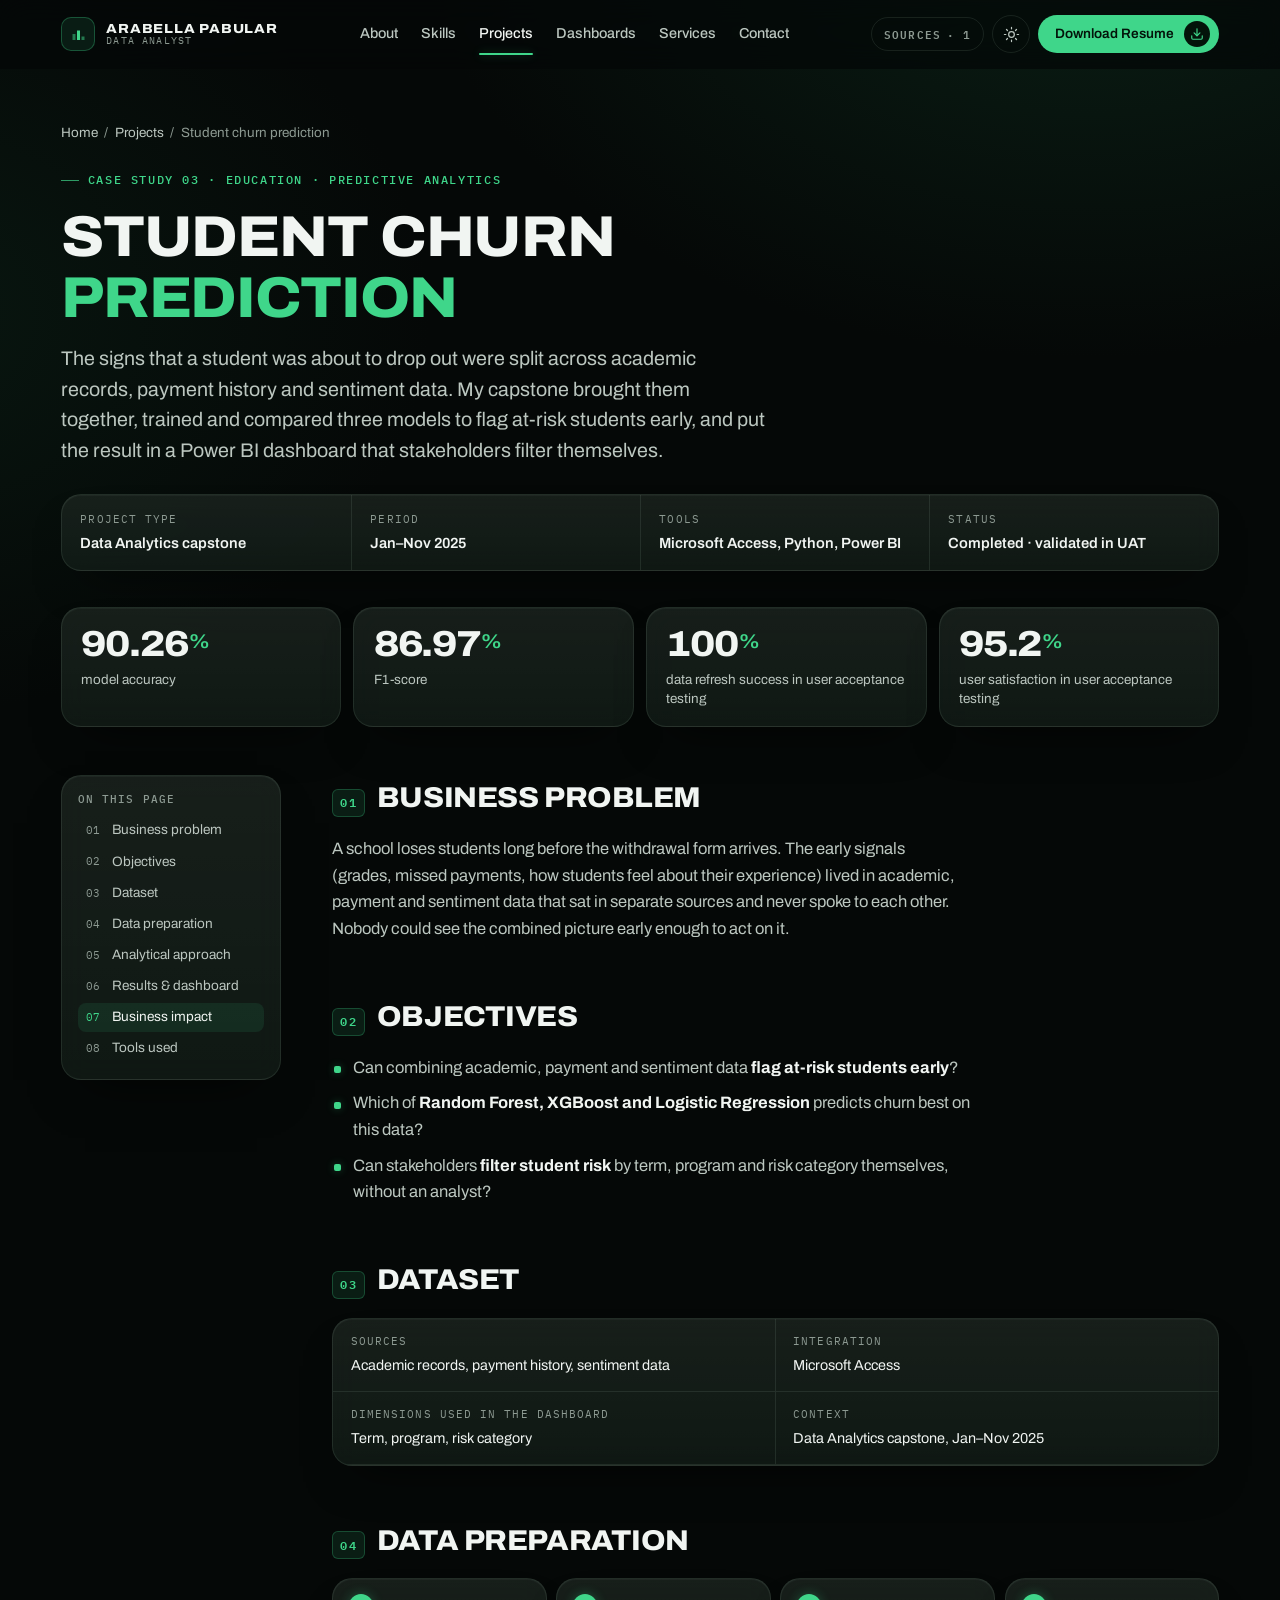
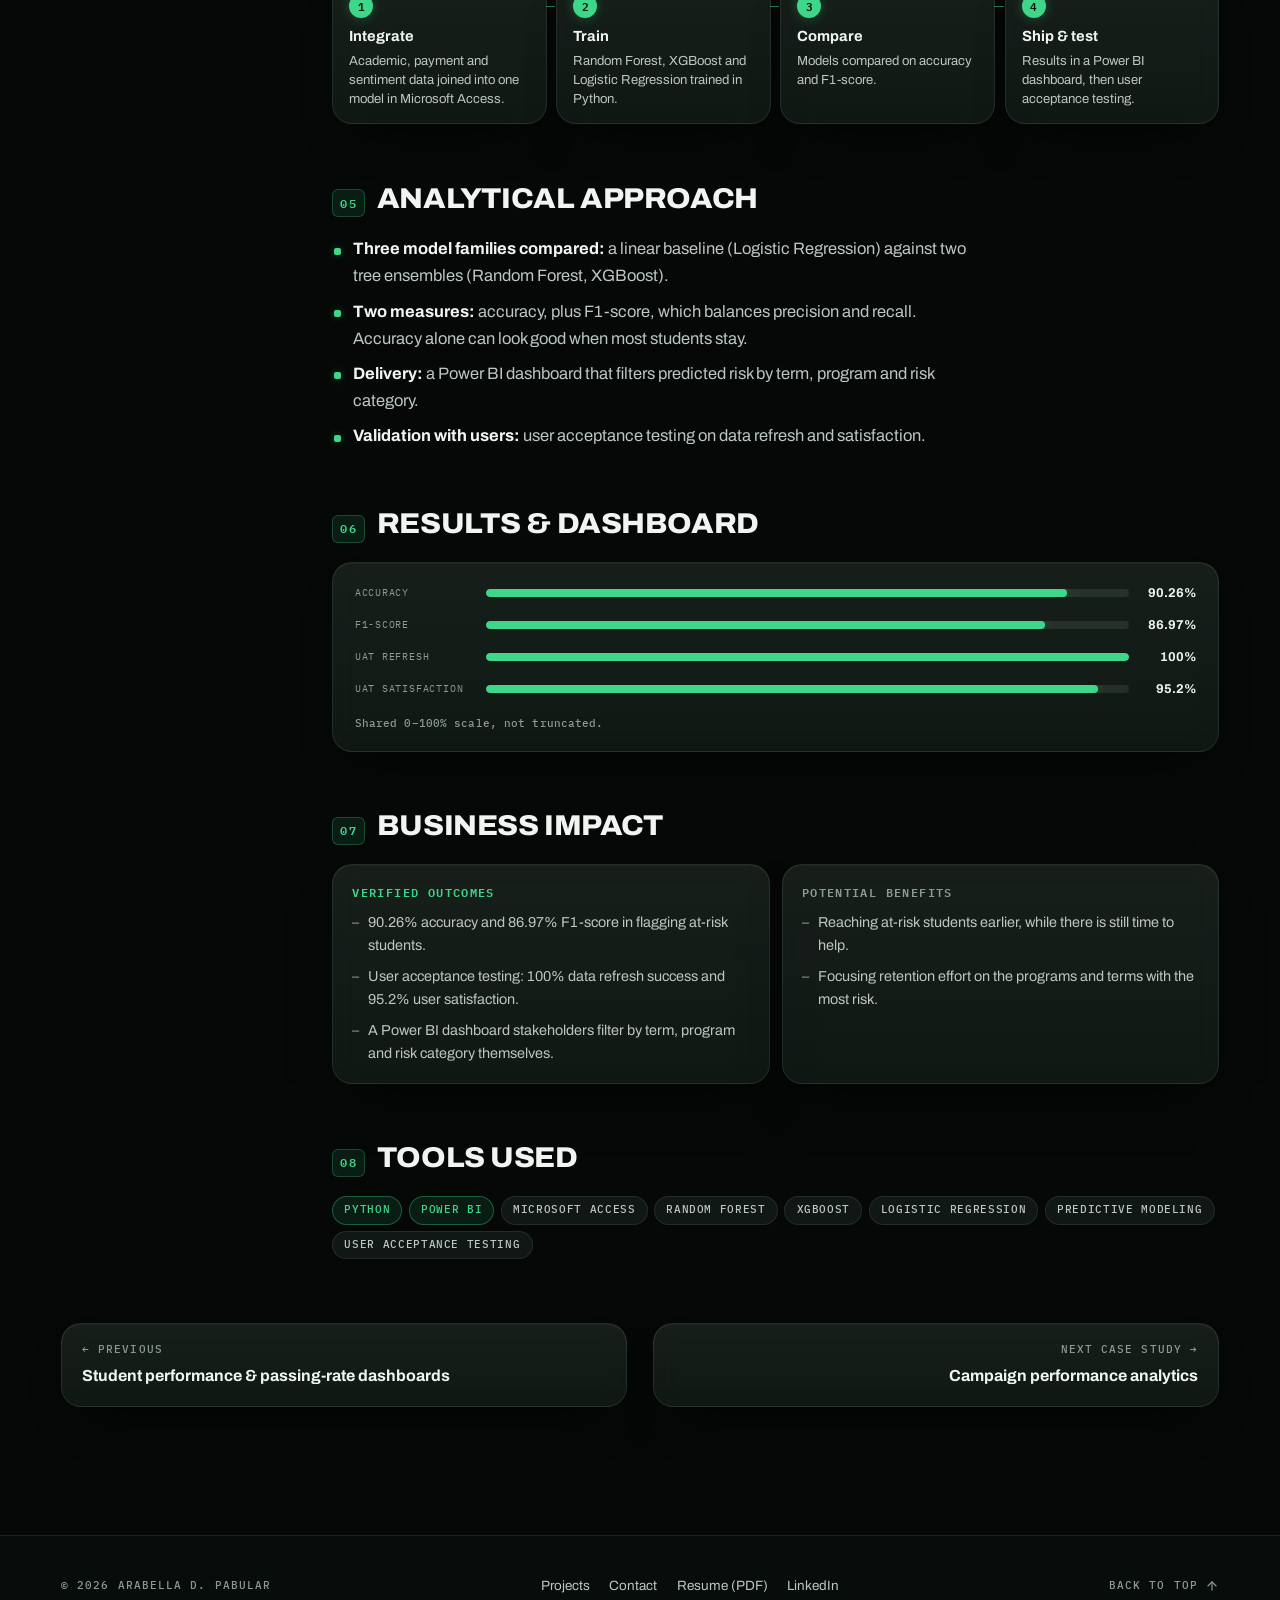
==== projects/student-churn-prediction.html @ d6c1ddae "General update" ====
<!doctype html>
<html lang="en">
<head>
<meta charset="utf-8">
<meta name="viewport" content="width=device-width,initial-scale=1">
<title>Student Churn Prediction — Case Study · Arabella D. Pabular</title>
<meta name="description" content="Case study: integrating academic, payment and sentiment data in Microsoft Access, comparing Random Forest, XGBoost and Logistic Regression in Python, and shipping a Power BI risk dashboard. 90.26% accuracy, 86.97% F1.">
<meta name="color-scheme" content="dark light">
<meta name="theme-color" content="#050807">
<link rel="canonical" href="https://aetherbella.github.io/projects/student-churn-prediction.html">
<meta property="og:type" content="article">
<meta property="og:title" content="Student Churn Prediction — Case Study">
<meta property="og:description" content="90.26% accuracy, 86.97% F1-score, 100% UAT refresh success and 95.2% user satisfaction.">
<meta property="og:image" content="https://aetherbella.github.io/assets/img/og.png">
<script>!function(){try{var d=document.documentElement;d.classList.add("js");var t=localStorage.getItem("apab-theme");("dark"===t||"light"===t)&&d.setAttribute("data-theme",t);"on"===localStorage.getItem("apab-sources")&&d.classList.add("sources-on")}catch(e){}}()</script>
<link rel="preconnect" href="https://fonts.googleapis.com">
<link rel="preconnect" href="https://fonts.gstatic.com" crossorigin>
<link rel="stylesheet" href="https://fonts.googleapis.com/css2?family=Archivo:wdth,wght@62..125,400..900&family=IBM+Plex+Mono:wght@400;500;600&display=swap">
<link rel="stylesheet" href="../assets/css/site.css">
<link rel="icon" href="../assets/img/favicon.svg" type="image/svg+xml">
<link rel="apple-touch-icon" href="../assets/img/icon-180.png">
</head>
<body>
<a class="skip" href="#main">Skip to content</a>
<svg width="0" height="0" style="position:absolute" aria-hidden="true" focusable="false"><defs>
  <g id="i-sun"><circle cx="12" cy="12" r="4"/><path d="M12 2v2M12 20v2M4.93 4.93l1.41 1.41M17.66 17.66l1.41 1.41M2 12h2M20 12h2M6.34 17.66l-1.41 1.41M19.07 4.93l-1.41 1.41"/></g>
  <g id="i-moon"><path d="M12 3a6 6 0 0 0 9 9 9 9 0 1 1-9-9Z"/></g>
  <g id="i-menu"><path d="M4 6h16M4 12h16M4 18h16"/></g>
  <g id="i-close"><path d="M18 6 6 18M6 6l12 12"/></g>
  <g id="i-download"><path d="M12 15V3"/><path d="M21 15v4a2 2 0 0 1-2 2H5a2 2 0 0 1-2-2v-4"/><path d="m7 10 5 5 5-5"/></g>
  <g id="i-upright"><path d="M7 17 17 7"/><path d="M7 7h10v10"/></g>
  <g id="i-up"><path d="M12 19V5"/><path d="m5 12 7-7 7 7"/></g>
  <g id="i-info"><circle cx="12" cy="12" r="10"/><path d="M12 16v-4M12 8h.01"/></g>
  <g id="i-play"><path d="M5 3.5v17l14-8.5z"/></g>
  <g id="i-image"><rect width="18" height="18" x="3" y="3" rx="2"/><circle cx="9" cy="9" r="2"/><path d="m21 15-3.086-3.086a2 2 0 0 0-2.828 0L6 21"/></g>
</defs></svg>
<div class="progress" id="progress" aria-hidden="true"></div>

<div class="page">
<header class="nav" id="nav">
  <div class="shell nav-inner">
    <a class="brand" href="../index.html">
      <span class="brand-mark" aria-hidden="true"><svg width="16" height="16" viewBox="0 0 16 16" fill="none"><rect x="2.5" y="8" width="3" height="6" fill="currentColor" opacity="0.5"/><rect x="7" y="4.5" width="3" height="9.5" fill="currentColor"/><rect x="11.5" y="10.5" width="3" height="3.5" fill="currentColor" opacity="0.5"/></svg></span>
      <span class="brand-name"><b>Arabella Pabular</b><span>Data Analyst</span></span>
      <span class="vh">, home</span>
    </a>
    <nav class="nav-links" id="navlinks" aria-label="Site">
      <a href="../index.html#about">About</a>
      <a href="../index.html#skills">Skills</a>
      <a href="../index.html#projects" aria-current="page">Projects</a>
      <a href="../index.html#dashboards">Dashboards</a>
      <a href="../index.html#services">Services</a>
      <a href="../index.html#contact">Contact</a>
      <span class="nav-ind" id="navind" aria-hidden="true"></span>
    </nav>
    <div class="nav-tools">
      <button class="pill" id="sources" type="button" aria-pressed="false" title="Show where every figure on this page comes from">Sources<span class="n" id="sources-n"></span></button>
      <button class="icon-btn" id="theme" type="button" aria-label="Switch to light theme"><svg width="17" height="17" viewBox="0 0 24 24" fill="none" stroke="currentColor" stroke-width="1.75" stroke-linecap="round" stroke-linejoin="round" aria-hidden="true"><use href="#i-sun" id="theme-icon"/></svg></button>
      <a class="btn btn-primary btn--sm" href="../assets/docs/Arabella-Pabular-Data-Analyst-Resume.pdf" download><span><span class="cv-long">Download </span>Resume</span><span class="ico" aria-hidden="true"><svg width="14" height="14" viewBox="0 0 24 24" fill="none" stroke="currentColor" stroke-width="2" stroke-linecap="round" stroke-linejoin="round"><use href="#i-download"/></svg></span></a>
      <button class="icon-btn nav-toggle" id="navtoggle" type="button" aria-expanded="false" aria-controls="navlinks" aria-label="Open menu"><svg width="18" height="18" viewBox="0 0 24 24" fill="none" stroke="currentColor" stroke-width="1.75" stroke-linecap="round" stroke-linejoin="round" aria-hidden="true"><use href="#i-menu" id="navtoggle-icon"/></svg></button>
    </div>
  </div>
</header>

<main id="main" tabindex="-1">
<section class="cs-hero">
    <div class="shell">
      <nav class="crumbs" aria-label="Breadcrumb"><a href="../index.html">Home</a><span aria-hidden="true">/</span><a href="../index.html#projects">Projects</a><span aria-hidden="true">/</span><span aria-current="page">Student churn prediction</span></nav>
      <p class="eyebrow" style="margin-top:1.4rem">Case study 03 · Education · Predictive analytics</p>
      <h1 class="s-title">Student churn <span class="accent">prediction</span></h1>
      <p class="lede">The signs that a student was about to drop out were split across academic records, payment history and sentiment data. My capstone brought them together, trained and compared three models to flag at-risk students early, and put the result in a Power BI dashboard that stakeholders filter themselves.</p>
      <dl class="cs-meta glass">
        <div><dt>Project type</dt><dd>Data Analytics capstone</dd></div>
        <div><dt>Period</dt><dd>Jan–Nov 2025</dd></div>
        <div><dt>Tools</dt><dd>Microsoft Access, Python, Power BI</dd></div>
        <div><dt>Status</dt><dd>Completed · validated in UAT</dd></div>
      </dl>
    </div>
  </section>

  <section class="shell" aria-label="Key figures">
    <div class="kpis">
      <div class="kpi glass"><span class="num">90.26<span class="u">%</span></span><span class="lab">model accuracy</span></div>
      <div class="kpi glass"><span class="num">86.97<span class="u">%</span></span><span class="lab">F1-score</span></div>
      <div class="kpi glass"><span class="num">100<span class="u">%</span></span><span class="lab">data refresh success in user acceptance testing</span></div>
      <div class="kpi glass"><span class="num">95.2<span class="u">%</span></span><span class="lab">user satisfaction in user acceptance testing</span></div>
    </div>
    <p class="cite"><span><span class="in">Resume · Projects: Student Churn Prediction, "Result".</span></span></p>
  </section>

  <div class="shell cs-layout">
    <aside class="cs-toc glass" aria-label="On this page">
      <p class="micro">On this page</p>
      <ol>
        <li><a href="#problem" data-k="01">Business problem</a></li>
        <li><a href="#objectives" data-k="02">Objectives</a></li>
        <li><a href="#dataset" data-k="03">Dataset</a></li>
        <li><a href="#preparation" data-k="04">Data preparation</a></li>
        <li><a href="#approach" data-k="05">Analytical approach</a></li>
        <li><a href="#dashboard" data-k="06">Results &amp; dashboard</a></li>
        <li><a href="#impact" data-k="07">Business impact</a></li>
        <li><a href="#tools" data-k="08">Tools used</a></li>
      </ol>
    </aside>

    <div class="cs-content">
      <section class="cs-section" id="problem" data-reveal>
        <h2><span class="k">01</span>Business problem</h2>
        <p>A school loses students long before the withdrawal form arrives. The early signals (grades, missed payments, how students feel about their experience) lived in academic, payment and sentiment data that sat in separate sources and never spoke to each other. Nobody could see the combined picture early enough to act on it.</p>
      </section>

      <section class="cs-section" id="objectives" data-reveal>
        <h2><span class="k">02</span>Objectives</h2>
        <ul class="cs-list">
          <li>Can combining academic, payment and sentiment data <b>flag at-risk students early</b>?</li>
          <li>Which of <b>Random Forest, XGBoost and Logistic Regression</b> predicts churn best on this data?</li>
          <li>Can stakeholders <b>filter student risk</b> by term, program and risk category themselves, without an analyst?</li>
        </ul>
      </section>

      <section class="cs-section" id="dataset" data-reveal>
        <h2><span class="k">03</span>Dataset</h2>
        <dl class="facts glass">
          <div><dt>Sources</dt><dd>Academic records, payment history, sentiment data</dd></div>
          <div><dt>Integration</dt><dd>Microsoft Access</dd></div>
          <div><dt>Dimensions used in the dashboard</dt><dd>Term, program, risk category</dd></div>
          <div><dt>Context</dt><dd>Data Analytics capstone, Jan–Nov 2025</dd></div>
        </dl>
      </section>

      <section class="cs-section" id="preparation" data-reveal>
        <h2><span class="k">04</span>Data preparation</h2>
        <ol class="flow" style="--n:4">
          <li class="glass"><b>Integrate</b><span>Academic, payment and sentiment data joined into one model in Microsoft Access.</span></li>
          <li class="glass"><b>Train</b><span>Random Forest, XGBoost and Logistic Regression trained in Python.</span></li>
          <li class="glass"><b>Compare</b><span>Models compared on accuracy and F1-score.</span></li>
          <li class="glass"><b>Ship &amp; test</b><span>Results in a Power BI dashboard, then user acceptance testing.</span></li>
        </ol>
      </section>

      <section class="cs-section" id="approach" data-reveal>
        <h2><span class="k">05</span>Analytical approach</h2>
        <ul class="cs-list">
          <li><b>Three model families compared:</b> a linear baseline (Logistic Regression) against two tree ensembles (Random Forest, XGBoost).</li>
          <li><b>Two measures:</b> accuracy, plus F1-score, which balances precision and recall. Accuracy alone can look good when most students stay.</li>
          <li><b>Delivery:</b> a Power BI dashboard that filters predicted risk by term, program and risk category.</li>
          <li><b>Validation with users:</b> user acceptance testing on data refresh and satisfaction.</li>
        </ul>
      </section>

      <section class="cs-section" id="dashboard" data-reveal>
        <h2><span class="k">06</span>Results &amp; dashboard</h2>
        <figure class="glass" style="padding:1.25rem 1.35rem">
          <div class="gen-bars" style="width:100%" role="img" aria-label="Four measures on a shared 0 to 100 percent scale: accuracy 90.26 percent, F1-score 86.97 percent, UAT refresh success 100 percent, UAT satisfaction 95.2 percent.">
            <div><span>Accuracy</span><i style="--v:90.26%"></i><b>90.26%</b></div>
            <div><span>F1-score</span><i style="--v:86.97%"></i><b>86.97%</b></div>
            <div><span>UAT refresh</span><i style="--v:100%"></i><b>100%</b></div>
            <div><span>UAT satisfaction</span><i style="--v:95.2%"></i><b>95.2%</b></div>
          </div>
          <figcaption class="micro" style="margin-top:1rem;text-transform:none;letter-spacing:.01em">Shared 0–100% scale, not truncated.</figcaption>
        </figure>
        <figure class="slot slot--optional" data-state="empty" data-slot="case-3-dashboard">
          <button class="slot-shot" type="button" hidden><img alt="The churn prediction dashboard, showing student risk filtered by term, program and category." hidden></button>
          <div class="slot-inner"><span class="slot-file vh"><code>../assets/img/case-3-dashboard.png</code></span></div>
          <figcaption>Power BI · student risk filtered by term, program and risk category. Click to enlarge.</figcaption>
        </figure>
      </section>

      <section class="cs-section" id="impact" data-reveal>
        <h2><span class="k">07</span>Business impact</h2>
        <div class="verified">
          <div class="glass is-verified">
            <h3>Verified outcomes</h3>
            <ul>
              <li>90.26% accuracy and 86.97% F1-score in flagging at-risk students.</li>
              <li>User acceptance testing: 100% data refresh success and 95.2% user satisfaction.</li>
              <li>A Power BI dashboard stakeholders filter by term, program and risk category themselves.</li>
            </ul>
          </div>
          <div class="glass is-potential">
            <h3>Potential benefits</h3>
            <ul>
              <li>Reaching at-risk students earlier, while there is still time to help.</li>
              <li>Focusing retention effort on the programs and terms with the most risk.</li>
            </ul>
          </div>
        </div>
      </section>

      <section class="cs-section" id="tools" data-reveal>
        <h2><span class="k">08</span>Tools used</h2>
        <ul class="tags"><li class="chip chip--accent">Python</li><li class="chip chip--accent">Power BI</li><li class="chip">Microsoft Access</li><li class="chip">Random Forest</li><li class="chip">XGBoost</li><li class="chip">Logistic Regression</li><li class="chip">Predictive modeling</li><li class="chip">User acceptance testing</li></ul>
      </section>
    </div>
  </div>

  <nav class="shell cs-pager" aria-label="More case studies">
    <a class="glass" href="student-performance-dashboards.html"><span class="micro">← Previous</span><b>Student performance &amp; passing-rate dashboards</b></a>
    <a class="glass" href="campaign-performance-analytics.html"><span class="micro">Next case study →</span><b>Campaign performance analytics</b></a>
  </nav>
</main>

<footer class="foot">
  <div class="shell foot-inner">
    <p class="micro">© 2026 Arabella D. Pabular</p>
    <nav class="foot-links" aria-label="Footer">
      <a href="../index.html#projects">Projects</a>
      <a href="../index.html#contact">Contact</a>
      <a href="../assets/docs/Arabella-Pabular-Data-Analyst-Resume.pdf" download>Resume (PDF)</a>
      <a href="https://www.linkedin.com/in/arabella-pabular-204942289" target="_blank" rel="noopener">LinkedIn</a>
    </nav>
    <a class="to-top" href="#main"><span class="micro">Back to top</span><svg width="14" height="14" viewBox="0 0 24 24" fill="none" stroke="currentColor" stroke-width="2" stroke-linecap="round" stroke-linejoin="round" aria-hidden="true"><use href="#i-up"/></svg></a>
  </div>
</footer>
</div>
<div class="lightbox" id="lightbox" hidden role="dialog" aria-modal="true" aria-label="Enlarged image">
  <button class="lightbox-close" id="lightbox-close" type="button" aria-label="Close image"><svg width="18" height="18" viewBox="0 0 24 24" fill="none" stroke="currentColor" stroke-width="1.75" stroke-linecap="round" stroke-linejoin="round" aria-hidden="true"><use href="#i-close"/></svg></button>
  <figure><img id="lightbox-img" alt=""><figcaption id="lightbox-cap" class="micro"></figcaption></figure>
</div>
<p class="vh" id="copy-status" role="status" aria-live="polite"></p>
<script src="../assets/js/site.js" defer></script>
</body>
</html>
---- assets/css/site.css ----
/* ==========================================================================
   Arabella D. Pabular · Data Analyst portfolio
   Shared stylesheet for the homepage and every case-study page.

   Contents
   1.  Tokens (dark default, light override)
   2.  Base and utilities
   3.  Layout and section headings
   4.  Buttons, pills, chips
   5.  Navigation
   6.  Hero and portrait composition
   7.  Headline figures
   8.  About, timeline, certifications
   9.  Skills
   10. Analytical process
   11. Services
   12. Project cards
   13. Dashboard embeds and screenshots
   14. Contact and footer
   15. Sources (citations), lightbox, progress
   16. Case-study pages
   17. Motion, responsive, print
   ========================================================================== */

/* 1. Tokens ---------------------------------------------------------------- */
:root {
  --bg: #050807;
  --bg-2: #09100d;
  --forest: #0d2a1c;
  --surface: rgba(17, 27, 22, 0.74);
  --surface-2: rgba(25, 37, 31, 0.8);
  --surface-solid: #0f1814;
  --line: rgba(190, 232, 208, 0.1);
  --line-strong: rgba(190, 232, 208, 0.2);
  --ink: #f1f5f2;
  --ink-2: #bcc7c0;
  --ink-3: #8d9a92;
  --accent: #3fd68a;
  --accent-2: #2bb673;
  --accent-ink: #03140a;
  --accent-wash: rgba(63, 214, 138, 0.1);
  --glow: rgba(63, 214, 138, 0.32);
  --focus: #8ff2bf;
  --select-bg: rgba(63, 214, 138, 0.28);
  --shadow: 0 1px 0 rgba(255, 255, 255, 0.04) inset, 0 24px 48px -24px rgba(0, 0, 0, 0.7);
  --glass-hi: linear-gradient(180deg, rgba(255, 255, 255, 0.04), rgba(255, 255, 255, 0.008));

  --sans: "Archivo", "Archivo Fallback", "Helvetica Neue", Arial, sans-serif;
  --mono: "IBM Plex Mono", ui-monospace, "Cascadia Mono", Menlo, Consolas, monospace;

  --fs-hero: clamp(2.5rem, 1.2rem + 5.2vw, 5rem);
  --fs-h1: clamp(1.9rem, 1.3rem + 2.4vw, 3.1rem);
  --fs-h2: clamp(1.35rem, 1.15rem + 0.8vw, 1.85rem);
  --fs-h3: clamp(1.06rem, 1.01rem + 0.25vw, 1.22rem);
  --fs-lede: clamp(1.05rem, 0.99rem + 0.3vw, 1.25rem);
  --fs-body: clamp(0.95rem, 0.92rem + 0.14vw, 1.0625rem);
  --fs-small: 0.84rem;
  --fs-micro: 0.68rem;

  --r: 10px;
  --r-lg: 20px;
  --gap: clamp(1rem, 2vw, 1.75rem);
  --pad-x: clamp(1rem, 3.2vw, 2.75rem);
  --nav-h: 68px;
  color-scheme: dark;
}

:root[data-theme="light"] {
  --bg: #eef2ef;
  --bg-2: #e6ece8;
  --forest: #d4e8dc;
  --surface: rgba(255, 255, 255, 0.78);
  --surface-2: rgba(255, 255, 255, 0.92);
  --surface-solid: #ffffff;
  --line: rgba(13, 42, 28, 0.12);
  --line-strong: rgba(13, 42, 28, 0.22);
  --ink: #0b1811;
  --ink-2: #33453b;
  --ink-3: #55665c;
  --accent: #0b7a47;
  --accent-2: #0a6a3e;
  --accent-ink: #ffffff;
  --accent-wash: rgba(11, 122, 71, 0.09);
  --glow: rgba(11, 122, 71, 0.18);
  --focus: #075a33;
  --select-bg: rgba(11, 122, 71, 0.2);
  --shadow: 0 1px 0 rgba(255, 255, 255, 0.6) inset, 0 18px 40px -24px rgba(13, 42, 28, 0.35);
  --glass-hi: linear-gradient(180deg, rgba(255, 255, 255, 0.5), rgba(255, 255, 255, 0));
  color-scheme: light;
}

@font-face { font-family: "Archivo Fallback"; src: local("Arial"), local("Helvetica Neue"); size-adjust: 97%; ascent-override: 92%; descent-override: 24%; }

/* 2. Base and utilities ---------------------------------------------------- */
*, *::before, *::after { box-sizing: border-box; }
[hidden] { display: none !important; }
html { -webkit-text-size-adjust: 100%; text-size-adjust: 100%; scroll-behavior: smooth; }
body {
  margin: 0;
  min-height: 100vh;
  background:
    radial-gradient(60rem 40rem at 85% -10%, color-mix(in oklab, var(--forest) 70%, transparent), transparent 70%),
    radial-gradient(50rem 36rem at -10% 35%, color-mix(in oklab, var(--forest) 45%, transparent), transparent 70%),
    var(--bg);
  background-attachment: fixed;
  color: var(--ink-2);
  font-family: var(--sans);
  font-size: var(--fs-body);
  line-height: 1.62;
  -webkit-font-smoothing: antialiased;
  text-rendering: optimizeLegibility;
  overflow-x: clip;
}
::selection { background: var(--select-bg); color: var(--ink); }
img, svg { max-width: 100%; }
img { height: auto; }
h1, h2, h3, h4, p, ul, ol, dl, dd, figure, table, blockquote { margin: 0; }
ul, ol { padding: 0; list-style: none; }
a { color: inherit; }
button { font: inherit; color: inherit; background: none; border: 0; cursor: pointer; }
:where(a, button, input, select, textarea, summary, [tabindex]):focus-visible {
  outline: 2px solid var(--focus);
  outline-offset: 3px;
  border-radius: 4px;
}
.vh { position: absolute; width: 1px; height: 1px; padding: 0; margin: -1px; overflow: hidden; clip-path: inset(50%); white-space: nowrap; border: 0; }
.skip { position: absolute; left: 12px; top: -60px; z-index: 80; background: var(--accent); color: var(--accent-ink); padding: 10px 16px; border-radius: var(--r); font-weight: 600; transition: top 140ms ease; }
.skip:focus { top: 12px; }
.mono { font-family: var(--mono); font-size: 0.72rem; font-weight: 500; letter-spacing: 0.12em; text-transform: uppercase; line-height: 1.4; }
.micro { font-family: var(--mono); font-size: var(--fs-micro); font-weight: 500; letter-spacing: 0.1em; text-transform: uppercase; color: var(--ink-3); line-height: 1.45; }
.num { font-variant-numeric: tabular-nums lining-nums; font-stretch: 112%; font-weight: 800; letter-spacing: -0.03em; color: var(--ink); }
.num .u { font-size: 0.55em; font-weight: 700; color: var(--accent); vertical-align: 0.42em; margin-left: 0.04em; letter-spacing: 0; }
.lede { font-size: var(--fs-lede); line-height: 1.55; color: var(--ink-2); max-width: 54ch; }
.accent { color: var(--accent); }
.prose { max-width: 66ch; }
.prose p + p { margin-top: 1em; }
.prose b, .prose strong { color: var(--ink); }

.glass {
  background: var(--glass-hi), var(--surface);
  border: 1px solid var(--line);
  border-radius: var(--r-lg);
  box-shadow: var(--shadow);
  -webkit-backdrop-filter: blur(14px) saturate(1.1);
  backdrop-filter: blur(14px) saturate(1.1);
}

/* 3. Layout and section headings ------------------------------------------- */
.shell { width: 100%; max-width: 1240px; margin-inline: auto; padding-inline: var(--pad-x); }
.section { padding-block: clamp(3.5rem, 8vw, 6.5rem); position: relative; }
:where(section, article, footer)[id] { scroll-margin-top: calc(var(--nav-h) + 16px); }

.s-head { display: grid; gap: 0.8rem; margin-bottom: clamp(1.75rem, 4vw, 3rem); max-width: 760px; }
.s-head--center { margin-inline: auto; text-align: center; justify-items: center; }
.s-head--row { max-width: none; grid-template-columns: minmax(0, 1fr) auto; align-items: end; }
.s-head--row > .s-head { margin-bottom: 0; }
.eyebrow {
  display: inline-flex; align-items: center; gap: 0.55rem;
  font-family: var(--mono); font-size: 0.72rem; font-weight: 500; letter-spacing: 0.14em; text-transform: uppercase;
  color: var(--accent);
}
.eyebrow::before { content: ""; width: 18px; height: 1px; background: currentColor; opacity: 0.7; }
.s-head--center .eyebrow::after { content: ""; width: 18px; height: 1px; background: currentColor; opacity: 0.7; }
.s-title {
  font-size: var(--fs-h1); font-weight: 800; font-stretch: 108%;
  line-height: 1.06; letter-spacing: -0.02em; text-transform: uppercase;
  color: var(--ink); text-wrap: balance;
}
.s-title .accent { color: var(--accent); }
.s-stand { color: var(--ink-2); max-width: 60ch; }
.s-aside { color: var(--ink-3); text-decoration: none; display: inline-flex; align-items: center; gap: 0.4rem; min-height: 44px; }
.s-aside:hover { color: var(--ink); }

/* 4. Buttons, pills, chips -------------------------------------------------- */
.btn {
  display: inline-flex; align-items: center; justify-content: center; gap: 0.6rem;
  min-height: 46px; padding: 0 0.5rem 0 1.25rem;
  border-radius: 999px; border: 1px solid transparent;
  font-weight: 600; font-size: 0.95rem; text-decoration: none; white-space: nowrap;
  transition: transform 160ms ease, box-shadow 200ms ease, border-color 160ms ease, background-color 160ms ease;
}
.btn .ico {
  display: grid; place-items: center; width: 32px; height: 32px; border-radius: 50%;
  transition: transform 200ms ease;
}
.btn:hover { transform: translateY(-1px); }
.btn:hover .ico { transform: rotate(45deg); }
.btn-primary { background: var(--accent); color: var(--accent-ink); box-shadow: 0 0 0 0 var(--glow); }
.btn-primary .ico { background: var(--accent-ink); color: var(--accent); }
.btn-primary:hover { box-shadow: 0 8px 28px -6px var(--glow); }
.btn-ghost { border-color: var(--line-strong); color: var(--ink); background: color-mix(in oklab, var(--surface) 60%, transparent); }
.btn-ghost .ico { background: var(--accent-wash); color: var(--accent); }
.btn-ghost:hover { border-color: var(--accent); }
.btn--plain { padding: 0 1.25rem; }
.btn--sm { min-height: 38px; font-size: 0.85rem; padding-left: 1rem; }
.btn--sm .ico { width: 26px; height: 26px; }

.pill {
  display: inline-flex; align-items: center; gap: 0.4rem; height: 34px; padding: 0 0.75rem; white-space: nowrap;
  border: 1px solid var(--line); border-radius: 999px; color: var(--ink-3);
  font-family: var(--mono); font-size: var(--fs-micro); font-weight: 600; letter-spacing: 0.1em; text-transform: uppercase;
  transition: border-color 160ms ease, color 160ms ease, background-color 160ms ease;
}
.pill:hover { border-color: var(--accent); color: var(--ink); }
.pill[aria-pressed="true"] { background: var(--accent); border-color: var(--accent); color: var(--accent-ink); }
.pill .n { font-variant-numeric: tabular-nums; }

.icon-btn {
  width: 38px; height: 38px; display: grid; place-items: center; border-radius: 50%;
  border: 1px solid var(--line); color: var(--ink-2);
  transition: border-color 160ms ease, color 160ms ease;
}
.icon-btn:hover { border-color: var(--accent); color: var(--ink); }

.chips, .tags { display: flex; flex-wrap: wrap; gap: 0.4rem; }
.chip {
  display: inline-flex; align-items: center; gap: 0.35rem;
  border: 1px solid var(--line); border-radius: 999px; padding: 0.28rem 0.7rem;
  font-family: var(--mono); font-size: var(--fs-micro); font-weight: 500; letter-spacing: 0.06em; text-transform: uppercase;
  color: var(--ink-2); background: color-mix(in oklab, var(--surface-2) 70%, transparent);
}
.chip--accent { color: var(--accent); border-color: color-mix(in oklab, var(--accent) 35%, transparent); background: var(--accent-wash); }
.badge {
  display: inline-flex; align-items: center; gap: 0.4rem;
  font-family: var(--mono); font-size: var(--fs-micro); font-weight: 600; letter-spacing: 0.1em; text-transform: uppercase;
  padding: 0.3rem 0.65rem; border-radius: 999px;
  background: rgba(5, 8, 7, 0.72); color: #e9f2ec; border: 1px solid rgba(255, 255, 255, 0.12);
  -webkit-backdrop-filter: blur(8px); backdrop-filter: blur(8px);
}
.badge::before { content: ""; width: 6px; height: 6px; border-radius: 50%; background: #3fd68a; box-shadow: 0 0 8px #3fd68a; }
.badge--practice::before { background: #a7b3ac; box-shadow: none; }

/* 5. Navigation ------------------------------------------------------------ */
.nav {
  position: sticky; top: 0; z-index: 40;
  background: color-mix(in oklab, var(--bg) 72%, transparent);
  -webkit-backdrop-filter: blur(14px) saturate(1.2); backdrop-filter: blur(14px) saturate(1.2);
  border-bottom: 1px solid transparent;
  transition: border-color 180ms ease, background-color 180ms ease;
}
.nav[data-stuck="true"] { border-bottom-color: var(--line); }
.nav-inner { display: flex; align-items: center; justify-content: space-between; gap: var(--gap); min-height: var(--nav-h); }
.brand { display: flex; align-items: center; gap: 0.7rem; text-decoration: none; min-height: 44px; }
.brand-mark {
  width: 34px; height: 34px; flex: none; border-radius: 10px; display: grid; place-items: center;
  background: var(--accent-wash); border: 1px solid color-mix(in oklab, var(--accent) 30%, transparent); color: var(--accent);
}
.brand-name { display: grid; line-height: 1.05; }
.brand-name b { font-weight: 800; font-stretch: 110%; font-size: 0.82rem; letter-spacing: 0.06em; text-transform: uppercase; color: var(--ink); }
.brand-name span { font-family: var(--mono); font-size: 0.62rem; letter-spacing: 0.12em; text-transform: uppercase; color: var(--ink-3); }
.brand:hover b { color: var(--accent); }
.nav-links { display: flex; align-items: center; gap: clamp(0.9rem, 1.8vw, 1.7rem); position: relative; }
.nav-links a { text-decoration: none; color: var(--ink-2); font-size: 0.9rem; font-weight: 500; padding-block: 0.5rem; transition: color 160ms ease; }
.nav-links a:hover, .nav-links a[aria-current="true"], .nav-links a[aria-current="page"] { color: var(--ink); }
.nav-ind {
  position: absolute; bottom: -1px; left: 0; height: 2px; width: 0; border-radius: 2px;
  background: var(--accent); box-shadow: 0 0 10px var(--glow);
  transition: transform 260ms cubic-bezier(.65, 0, .35, 1), width 260ms cubic-bezier(.65, 0, .35, 1), opacity 200ms;
  opacity: 0; pointer-events: none;
}
.nav-ind[data-on="true"] { opacity: 1; }
.nav-tools { display: flex; align-items: center; gap: 0.5rem; }
.nav-toggle { display: none; }

/* 6. Hero and portrait composition ----------------------------------------- */
.hero { padding-block: clamp(2rem, 5vw, 4.5rem) clamp(2.5rem, 5vw, 4rem); }
.hero-grid { display: grid; grid-template-columns: minmax(0, 1.08fr) minmax(0, 0.92fr); gap: clamp(2rem, 5vw, 4rem); align-items: center; }
.hero-tag {
  display: inline-flex; align-items: center; gap: 0.55rem; padding: 0.4rem 0.85rem 0.4rem 0.6rem;
  border: 1px solid var(--line); border-radius: 999px; background: color-mix(in oklab, var(--surface) 70%, transparent);
  font-size: var(--fs-small); color: var(--ink-2);
}
.hero-tag .dot { width: 8px; height: 8px; border-radius: 50%; background: var(--accent); box-shadow: 0 0 0 4px var(--accent-wash), 0 0 12px var(--glow); }
.hero-name {
  margin-top: 1.2rem; font-size: var(--fs-hero); font-weight: 800; font-stretch: 110%;
  line-height: 0.95; letter-spacing: -0.03em; text-transform: uppercase; color: var(--ink);
}
.hero-name .accent { display: block; color: var(--accent); }
.hero-role { margin-top: 1rem; font-size: var(--fs-h2); font-weight: 600; color: var(--ink); letter-spacing: -0.01em; }
.hero-role span { color: var(--ink-3); font-weight: 400; }
.hero-para { margin-top: 1rem; }
.focus-list { display: flex; flex-wrap: wrap; gap: 0.45rem; margin-top: 1.4rem; }
.hero-cta { display: flex; flex-wrap: wrap; gap: 0.65rem; margin-top: 1.75rem; }
.hero-links { display: flex; gap: 0.5rem; margin-top: 1.5rem; align-items: center; }
.hero-links a {
  width: 42px; height: 42px; display: grid; place-items: center; border-radius: 50%;
  border: 1px solid var(--line); color: var(--ink-2);
  transition: border-color 160ms ease, color 160ms ease, transform 160ms ease;
}
.hero-links a:hover { border-color: var(--accent); color: var(--ink); transform: translateY(-1px); }

/* Portrait: cut-out photo in front of a glowing ring.
   All geometry is in % so it scales with the stage width (W):
   - stage is W × 1.03W; the ring is 0.92W across, bottom-aligned with the photo;
   - the photo (968 × 1817 cut-out) is 98.15% of the stage height, i.e. 1.011W
     tall and 0.539W wide, so the ring's top edge lands at 9% of the photo's
     height: the top of the head rises just above the ring;
   - below the ring's centre line (54.5% of the photo height) the photo is
     masked to the circle, keeping the torso inside the ring. In photo units the
     circle is 0.92 / 0.539 = 170.8% of the photo width and 91% of its height. */
.portrait-stage {
  position: relative; width: min(100%, 460px); margin-inline: auto;
  aspect-ratio: 100 / 103;
  isolation: isolate;
}
.ring {
  position: absolute; left: 50%; bottom: 0.5%; width: 92%; aspect-ratio: 1;
  transform: translateX(-50%); border-radius: 50%; z-index: 0;
  background:
    radial-gradient(circle at 50% 38%, color-mix(in oklab, var(--accent) 16%, transparent), transparent 62%),
    radial-gradient(circle at 50% 50%, var(--forest), color-mix(in oklab, var(--bg) 85%, var(--forest)) 72%);
  box-shadow:
    0 0 0 1.5px color-mix(in oklab, var(--accent) 75%, transparent),
    0 0 26px 2px var(--glow),
    0 0 80px 8px color-mix(in oklab, var(--accent) 12%, transparent),
    inset 0 0 40px 6px color-mix(in oklab, var(--accent) 14%, transparent);
}
.ring::after { /* fine outer orbit line */
  content: ""; position: absolute; inset: -14px; border-radius: 50%;
  border: 1px dashed color-mix(in oklab, var(--accent) 28%, transparent);
}
/* The shadow sits on the wrapper so it follows the already-masked silhouette;
   on the <img> itself the mask would cut the shadow into a visible rectangle. */
.portrait-stage picture {
  position: absolute; inset: 0; z-index: 1;
  filter: drop-shadow(0 18px 26px var(--portrait-shadow, rgba(0, 0, 0, 0.55)));
}
:root[data-theme="light"] { --portrait-shadow: rgba(13, 42, 28, 0.16); }
.portrait {
  position: absolute; left: 50%; bottom: 0.5%;
  height: 98.15%; width: auto; max-width: none;
  transform: translateX(-50%);
  -webkit-mask-image: linear-gradient(#000, #000), radial-gradient(closest-side, #000 99.2%, transparent 100%);
  mask-image: linear-gradient(#000, #000), radial-gradient(closest-side, #000 99.2%, transparent 100%);
  -webkit-mask-size: 100% 54.5%, 170.8% 91%;
  mask-size: 100% 54.5%, 170.8% 91%;
  -webkit-mask-position: 50% 0, 50% 100%;
  mask-position: 50% 0, 50% 100%;
  -webkit-mask-repeat: no-repeat; mask-repeat: no-repeat;
}
.portrait-caption { margin-top: 1.25rem; text-align: center; }

/* 7. Headline figures ------------------------------------------------------- */
.stats { padding-block: 0 clamp(1rem, 3vw, 2rem); }
.stats-inner { display: grid; grid-template-columns: repeat(4, minmax(0, 1fr)); overflow: hidden; }
.stat { display: block; padding: clamp(1.15rem, 2.4vw, 1.6rem); text-decoration: none; position: relative; transition: background-color 200ms ease; }
.stat + .stat { border-left: 1px solid var(--line); }
.stat:hover { background: var(--accent-wash); }
.stat .num { display: block; font-size: clamp(1.9rem, 1.4rem + 1.9vw, 2.9rem); line-height: 1; }
.stat .bar { display: block; height: 2px; width: 40px; margin-top: 0.85rem; background: var(--accent); box-shadow: 0 0 10px var(--glow); transform-origin: left; }
.js .stats[data-in="true"] .stat .bar { animation: grow-x 0.7s cubic-bezier(.22, .61, .36, 1) both; }
.stat:nth-child(2) .bar { animation-delay: 80ms; }
.stat:nth-child(3) .bar { animation-delay: 160ms; }
.stat:nth-child(4) .bar { animation-delay: 240ms; }
.stat .lab { display: block; margin-top: 0.75rem; color: var(--ink-2); font-size: var(--fs-small); line-height: 1.4; }
.stat .src { display: block; margin-top: 0.4rem; }
.stats-foot { margin-top: 0.85rem; text-transform: none; letter-spacing: 0.01em; font-size: 0.75rem; }
@keyframes grow-x { from { transform: scaleX(0); } to { transform: scaleX(1); } }

/* 8. About, timeline, certifications -------------------------------------- */
.about-grid { display: grid; grid-template-columns: minmax(0, 1.25fr) minmax(0, 0.75fr); gap: clamp(1.5rem, 4vw, 3.5rem); align-items: start; }
.pullquote { margin-top: 1.75rem; padding: 1.1rem 1.25rem; border-left: 2px solid var(--accent); border-radius: 0 var(--r) var(--r) 0; background: var(--accent-wash); color: var(--ink); font-size: var(--fs-lede); line-height: 1.45; }
.pullquote cite { display: block; margin-top: 0.6rem; font-style: normal; }
.side-card { padding: clamp(1.1rem, 2.4vw, 1.5rem); }
.side-card + .side-card { margin-top: 1rem; }
.side-card h3 { font-size: 0.78rem; font-family: var(--mono); font-weight: 600; letter-spacing: 0.12em; text-transform: uppercase; color: var(--ink-3); margin-bottom: 0.75rem; }
.ledger div { display: grid; grid-template-columns: minmax(0, 1fr) auto; gap: 1rem; align-items: baseline; padding-block: 0.6rem; border-bottom: 1px solid var(--line); }
.ledger div:last-child { border-bottom: 0; }
.ledger dt { color: var(--ink-3); font-family: var(--mono); font-size: var(--fs-micro); letter-spacing: 0.1em; text-transform: uppercase; }
.ledger dd { color: var(--ink); font-size: 0.88rem; text-align: right; }
.ledger .hi dd { color: var(--accent); font-weight: 700; }

.timeline { position: relative; display: grid; gap: 0.2rem; }
.timeline::before { content: ""; position: absolute; left: 6px; top: 8px; bottom: 8px; width: 1px; background: var(--line-strong); }
.timeline li { position: relative; padding: 0.45rem 0 0.45rem 1.6rem; }
.timeline li::before { content: ""; position: absolute; left: 1px; top: 0.85rem; width: 11px; height: 11px; border-radius: 50%; background: var(--bg-2); border: 2px solid var(--accent); }
.timeline li.is-degree::before { border-color: var(--ink-3); }
.timeline .when { display: block; font-family: var(--mono); font-size: var(--fs-micro); letter-spacing: 0.08em; text-transform: uppercase; color: var(--accent); }
.timeline li.is-degree .when { color: var(--ink-3); }
.timeline .what { display: block; color: var(--ink); font-size: 0.9rem; font-weight: 600; line-height: 1.35; }
.timeline .where { display: block; color: var(--ink-3); font-size: 0.82rem; }
.timeline a { text-decoration: none; }
.timeline a:hover .what { color: var(--accent); }

.certs { width: 100%; border-collapse: collapse; }
.certs caption { text-align: left; }
.certs td, .certs th { text-align: left; padding: 0.55rem 0.5rem 0.55rem 0; border-bottom: 1px solid var(--line); font-size: 0.82rem; font-weight: 400; color: var(--ink-2); vertical-align: top; }
.certs tr:last-child td { border-bottom: 0; }
.certs th { color: var(--ink-3); font-family: var(--mono); font-size: var(--fs-micro); letter-spacing: 0.1em; text-transform: uppercase; font-weight: 500; }
.certs td:last-child, .certs th:last-child { text-align: right; padding-right: 0; white-space: nowrap; color: var(--ink-3); }

/* 9. Skills ---------------------------------------------------------------- */
.counts { display: flex; flex-wrap: wrap; gap: 0.35rem 1.2rem; margin-bottom: 1.5rem; color: var(--ink-3); }
.counts b { color: var(--ink); font-variant-numeric: tabular-nums; }
.skill-grid { display: grid; grid-template-columns: repeat(2, minmax(0, 1fr)); gap: var(--gap); }
.skillgroup { padding: clamp(1.15rem, 2.4vw, 1.6rem); }
.skillgroup-head { display: flex; align-items: center; gap: 0.75rem; margin-bottom: 1rem; }
.skillgroup-ico { width: 40px; height: 40px; flex: none; border-radius: 12px; display: grid; place-items: center; color: var(--accent); background: var(--accent-wash); border: 1px solid color-mix(in oklab, var(--accent) 25%, transparent); }
.skillgroup h3 { font-size: var(--fs-h3); font-weight: 700; color: var(--ink); line-height: 1.25; }
.skillgroup ul { display: flex; flex-wrap: wrap; gap: 0.45rem; }
.skillgroup li {
  display: inline-flex; align-items: center; gap: 0.45rem;
  padding: 0.38rem 0.75rem; border-radius: 999px; border: 1px solid var(--line);
  background: color-mix(in oklab, var(--surface-2) 75%, transparent);
  color: var(--ink); font-size: 0.86rem; line-height: 1.2;
}
.skillgroup li small { color: var(--ink-3); font-size: 0.78rem; }
.skillgroup .fn { display: inline-flex; gap: 0.15rem; }
.skillgroup .fn a {
  display: inline-grid; place-items: center; min-width: 20px; height: 20px; padding: 0 0.3rem; border-radius: 999px;
  font-family: var(--mono); font-size: 0.62rem; font-weight: 600; text-decoration: none;
  color: var(--accent-ink); background: var(--accent);
}
.skillgroup .fn a:hover { box-shadow: 0 0 0 3px var(--accent-wash); }
.footnotes { margin-top: 1.5rem; display: flex; flex-wrap: wrap; gap: 0.5rem 1.4rem; }
.footnotes li { color: var(--ink-3); font-family: var(--mono); font-size: var(--fs-micro); letter-spacing: 0.04em; display: inline-flex; align-items: center; gap: 0.45rem; }
.footnotes .m { display: inline-grid; place-items: center; min-width: 20px; height: 20px; border-radius: 999px; background: var(--accent); color: var(--accent-ink); font-weight: 600; }

/* 10. Analytical process --------------------------------------------------- */
.process { display: grid; grid-template-columns: repeat(5, minmax(0, 1fr)); gap: 0.75rem; counter-reset: step; }
.step { padding: 1.15rem 1.1rem 1.25rem; position: relative; counter-increment: step; }
.step::before {
  content: counter(step, decimal-leading-zero);
  display: block; font-family: var(--mono); font-size: 0.72rem; font-weight: 600; letter-spacing: 0.1em; color: var(--accent); margin-bottom: 0.7rem;
}
.step:not(:last-child)::after {
  content: ""; position: absolute; top: 1.55rem; right: -0.75rem; width: 0.75rem; height: 1px; background: var(--line-strong);
}
.step h3 { font-size: 1rem; font-weight: 700; color: var(--ink); line-height: 1.25; }
.step p { margin-top: 0.45rem; font-size: 0.86rem; color: var(--ink-2); line-height: 1.5; }
.step .proof { margin-top: 0.75rem; display: block; text-transform: none; letter-spacing: 0.01em; font-size: 0.72rem; }

/* 11. Services --------------------------------------------------------------- */
.svc-grid { display: grid; grid-template-columns: repeat(3, minmax(0, 1fr)); gap: var(--gap); }
.svc { padding: clamp(1.25rem, 2.4vw, 1.75rem); display: flex; flex-direction: column; position: relative; overflow: hidden; transition: border-color 200ms ease, transform 200ms ease; }
.svc:hover { border-color: color-mix(in oklab, var(--accent) 40%, transparent); transform: translateY(-2px); }
.svc-mark { color: var(--accent); margin-bottom: 1rem; }
.svc h3 { font-size: var(--fs-h3); font-weight: 700; color: var(--ink); letter-spacing: -0.01em; }
.svc p { margin-top: 0.55rem; font-size: 0.92rem; color: var(--ink-2); }
.svc .proof { margin-top: auto; padding-top: 1.1rem; border-top: 1px solid var(--line); text-transform: none; letter-spacing: 0.01em; font-size: 0.74rem; line-height: 1.5; }
.svc p + .proof { margin-top: auto; }
.svc-foot { margin-top: 1rem; }

/* 12. Project cards -------------------------------------------------------- */
.project-grid { display: grid; grid-template-columns: repeat(2, minmax(0, 1fr)); gap: var(--gap); }
.project-card {
  display: flex; flex-direction: column; overflow: hidden; position: relative;
  transition: border-color 220ms ease, transform 220ms ease, box-shadow 220ms ease;
}
.project-card:hover { border-color: color-mix(in oklab, var(--accent) 45%, transparent); transform: translateY(-3px); box-shadow: var(--shadow), 0 0 0 1px color-mix(in oklab, var(--accent) 10%, transparent), 0 18px 50px -24px var(--glow); }
.pc-thumb { position: relative; aspect-ratio: 16 / 9; overflow: hidden; background: var(--surface-solid); border-bottom: 1px solid var(--line); }
.pc-thumb picture { display: block; height: 100%; }
.pc-thumb img { width: 100%; height: 100%; object-fit: cover; object-position: top left; display: block; transition: transform 500ms cubic-bezier(.22, .61, .36, 1); }
.project-card:hover .pc-thumb img { transform: scale(1.03); }
.pc-thumb .badge { position: absolute; left: 0.85rem; top: 0.85rem; z-index: 2; }
/* Generated thumbnails for employer work that has no publishable screenshot */
.pc-thumb--gen { display: grid; place-items: center; padding: 1.25rem; background:
  radial-gradient(28rem 14rem at 70% 0%, color-mix(in oklab, var(--accent) 14%, transparent), transparent 70%), var(--surface-solid); }
.gen-dots { width: 70%; height: 62%; background-image: radial-gradient(circle at 2px 2px, color-mix(in oklab, var(--accent) 60%, var(--ink-3)) 1.1px, transparent 1.3px); background-size: 6px 6px; -webkit-mask-image: linear-gradient(90deg, #000 60%, transparent); mask-image: linear-gradient(90deg, #000 60%, transparent); opacity: 0.85; }
.gen-figure { position: absolute; right: 1.1rem; bottom: 0.9rem; text-align: right; }
.gen-figure .num { display: block; font-size: clamp(1.8rem, 1.4rem + 1.5vw, 2.6rem); line-height: 1; }
.gen-figure .micro { display: block; margin-top: 0.35rem; }
.gen-bars { width: 78%; display: grid; gap: 0.7rem; }
.gen-bars div { display: grid; grid-template-columns: 7.5rem minmax(0, 1fr) 3.5rem; align-items: center; gap: 0.7rem; }
.gen-bars span:first-child { font-family: var(--mono); font-size: 0.62rem; letter-spacing: 0.08em; text-transform: uppercase; color: var(--ink-3); }
.gen-bars i { display: block; height: 8px; border-radius: 999px; background: var(--line); position: relative; overflow: hidden; }
.gen-bars i::after { content: ""; position: absolute; inset: 0 auto 0 0; width: var(--v); border-radius: inherit; background: var(--accent); box-shadow: 0 0 10px var(--glow); }
.gen-bars b { font-size: 0.8rem; color: var(--ink); text-align: right; font-variant-numeric: tabular-nums; }
.pc-body { padding: clamp(1.1rem, 2.4vw, 1.5rem); display: flex; flex-direction: column; gap: 0.75rem; flex: 1; }
.pc-meta { color: var(--accent); }
.pc-title { font-size: var(--fs-h2); font-weight: 700; color: var(--ink); line-height: 1.18; letter-spacing: -0.015em; text-wrap: balance; }
.pc-title a { text-decoration: none; }
.pc-title a::after { content: ""; position: absolute; inset: 0; z-index: 1; } /* whole card clickable */
.pc-problem { color: var(--ink-2); font-size: 0.93rem; }
.pc-insight { display: flex; gap: 0.6rem; align-items: baseline; padding: 0.7rem 0.85rem; border-radius: var(--r); background: var(--accent-wash); border: 1px solid color-mix(in oklab, var(--accent) 18%, transparent); color: var(--ink); font-size: 0.88rem; line-height: 1.45; }
.pc-insight .micro { color: var(--accent); flex: none; }
.pc-links { display: flex; flex-wrap: wrap; gap: 0.5rem; margin-top: auto; padding-top: 0.35rem; position: relative; z-index: 2; }
.link-arrow { display: inline-flex; align-items: center; gap: 0.4rem; min-height: 40px; padding: 0 0.95rem; border-radius: 999px; border: 1px solid var(--line-strong); color: var(--ink); text-decoration: none; font-size: 0.86rem; font-weight: 600; transition: border-color 160ms ease, background-color 160ms ease, color 160ms ease; }
.link-arrow:hover { border-color: var(--accent); color: var(--accent); }
.link-arrow--primary { background: var(--accent); border-color: var(--accent); color: var(--accent-ink); }
.link-arrow--primary:hover { color: var(--accent-ink); box-shadow: 0 8px 24px -8px var(--glow); }

/* 13. Dashboard embeds and screenshots ------------------------------------- */
.dash-list { display: grid; gap: clamp(2rem, 4vw, 3rem); }
.dash { display: grid; gap: 1rem; }
.dash-head { display: flex; flex-wrap: wrap; align-items: baseline; justify-content: space-between; gap: 0.5rem 1.5rem; }
.dash-head h3 { font-size: var(--fs-h2); font-weight: 700; color: var(--ink); letter-spacing: -0.01em; }
.dash-head p { color: var(--ink-2); max-width: 70ch; font-size: 0.93rem; }
.slot { border: 1px solid var(--line); border-radius: var(--r-lg); background: var(--surface-solid); overflow: hidden; box-shadow: var(--shadow); }
.slot figcaption { padding: 0.75rem 1rem; border-top: 1px solid var(--line); color: var(--ink-3); font-size: var(--fs-small); }
.slot-inner { display: grid; place-items: center; gap: 0.5rem; aspect-ratio: 16 / 9; padding: 1.25rem; text-align: center; }
.slot[data-slot] .slot-inner { aspect-ratio: auto; padding: 1.75rem 1.25rem; }
.slot--optional[data-state="empty"] { display: none; } /* appears once its screenshot file exists */
.slot-what { color: var(--ink-2); font-weight: 600; }
.slot-file { font-family: var(--mono); font-size: var(--fs-micro); color: var(--accent); background: var(--accent-wash); padding: 0.25rem 0.45rem; border-radius: 4px; }
.slot-spec { font-size: var(--fs-small); color: var(--ink-3); max-width: 42ch; text-transform: none; letter-spacing: 0; font-family: var(--sans); }
.slot-shot { display: block; width: 100%; border: 0; padding: 0; background: none; cursor: zoom-in; }
.slot-shot img { display: block; width: 100%; height: auto; }
.slot-shot:hover img { opacity: 0.94; }

/* Full-width embed: the iframe fills the content column and keeps the
   dashboard's own aspect ratio (set per embed with --ratio). */
.slot--embed { width: 100%; container-type: inline-size; }
.embed-frame, .embed-load { display: block; width: 100%; aspect-ratio: var(--ratio, 16 / 10); border: 0; background: var(--surface-solid); }
.embed-frame { min-height: 420px; }
.embed-load {
  position: relative; overflow: hidden; isolation: isolate;
  display: grid; align-content: end; justify-items: start; gap: 0.3rem;
  padding: clamp(1rem, 2.5vw, 1.6rem); text-align: left; color: #fff;
}
.el-thumb { position: absolute; inset: 0; z-index: -2; width: 100%; height: 100%; object-fit: cover; object-position: top left; transition: transform 500ms cubic-bezier(.22, .61, .36, 1); }
.embed-load::before { content: ""; position: absolute; inset: 0; z-index: -1; background: linear-gradient(to top, rgba(4, 8, 6, 0.94) 0%, rgba(4, 8, 6, 0.78) 20%, rgba(4, 8, 6, 0.22) 46%, rgba(4, 8, 6, 0.04) 100%); }
.embed-load:hover .el-thumb { transform: scale(1.02); }
.embed-load > svg {
  position: absolute; left: 50%; top: 42%; width: 68px; height: 68px; padding: 20px 18px 20px 22px; border-radius: 50%;
  background: #3fd68a; color: #03140a;
  box-shadow: 0 0 0 8px rgba(63, 214, 138, 0.18), 0 0 40px rgba(63, 214, 138, 0.45);
  transform: translate(-50%, -50%); transition: transform 200ms ease, box-shadow 200ms ease;
}
.embed-load:hover > svg { transform: translate(-50%, -50%) scale(1.07); box-shadow: 0 0 0 10px rgba(63, 214, 138, 0.22), 0 0 52px rgba(63, 214, 138, 0.55); }
.embed-load:focus-visible { outline: 0; box-shadow: inset 0 0 0 3px var(--focus); }
.el-title { font-weight: 700; font-size: 1.05rem; color: #fff; }
.el-note { color: rgba(255, 255, 255, 0.8); max-width: 56ch; font-size: var(--fs-small); text-transform: none; letter-spacing: 0; font-family: var(--sans); }
@container (max-width: 560px) {
  .embed-load > svg { width: 52px; height: 52px; padding: 15px 13px 15px 17px; top: 36%; }
  .el-note { display: none; }
}
.slot-links { display: flex; flex-wrap: wrap; gap: 0.5rem; }
.slot-link { display: inline-flex; align-items: center; gap: 0.45rem; min-height: 40px; padding: 0 0.9rem; border: 1px solid var(--line); border-radius: 999px; color: var(--ink-2); text-decoration: none; font-size: var(--fs-small); font-weight: 500; transition: border-color 160ms ease, color 160ms ease; }
.slot-link:hover { border-color: var(--accent); color: var(--ink); }
.embed-limit { color: var(--ink-3); font-size: 0.8rem; }

/* 14. Contact and footer ---------------------------------------------------- */
.contact-card { display: grid; grid-template-columns: minmax(0, 1fr) minmax(0, 1fr); gap: clamp(1.5rem, 4vw, 3rem); padding: clamp(1.5rem, 4vw, 3rem); position: relative; overflow: hidden; }
.contact-card::before { content: ""; position: absolute; width: 36rem; height: 36rem; right: -14rem; top: -18rem; border-radius: 50%; background: radial-gradient(closest-side, var(--glow), transparent); opacity: 0.55; pointer-events: none; }
.contact-lead .s-title { font-size: clamp(1.8rem, 1.2rem + 2.2vw, 2.8rem); }
.contact-lead .lede { margin-top: 1rem; }
.contact-lead .hero-cta { margin-top: 1.5rem; }
.contact-note { margin-top: 0.9rem; color: var(--ink-3); font-size: var(--fs-small); }
.ctable { width: 100%; border-collapse: collapse; position: relative; }
.ctable th { text-align: left; vertical-align: baseline; white-space: nowrap; padding: 0.85rem 1rem 0.85rem 0; border-bottom: 1px solid var(--line); font-family: var(--mono); font-size: var(--fs-micro); font-weight: 500; letter-spacing: 0.1em; text-transform: uppercase; color: var(--ink-3); }
.ctable td { padding: 0.85rem 0; border-bottom: 1px solid var(--line); }
.ctable tr:last-child th, .ctable tr:last-child td { border-bottom: 0; }
.ctable a { color: var(--ink); text-decoration: underline; text-decoration-color: color-mix(in oklab, var(--accent) 60%, transparent); text-underline-offset: 4px; word-break: break-word; }
.ctable a:hover { text-decoration-color: var(--accent); }
.ctable .row { display: flex; align-items: center; gap: 0.6rem; justify-content: space-between; }
.copy { flex: none; width: 34px; height: 34px; display: grid; place-items: center; border: 1px solid var(--line); border-radius: 50%; color: var(--ink-3); transition: border-color 160ms ease, color 160ms ease; }
.copy:hover { border-color: var(--accent); color: var(--ink); }
.copy[data-done="true"] { border-color: var(--accent); color: var(--accent); }
.copy[data-failed="true"] { border-color: #e5a33b; color: #e5a33b; }

.foot { border-top: 1px solid var(--line); margin-top: clamp(2rem, 5vw, 4rem); background: color-mix(in oklab, var(--bg-2) 70%, transparent); }
.foot-inner { padding-block: 1.75rem; display: flex; flex-wrap: wrap; gap: 1rem 1.75rem; align-items: center; justify-content: space-between; }
.foot-links { display: flex; flex-wrap: wrap; gap: 0.4rem 1.2rem; }
.foot-links a { color: var(--ink-2); text-decoration: none; font-size: var(--fs-small); min-height: 32px; display: inline-flex; align-items: center; }
.foot-links a:hover { color: var(--accent); }
.foot .ethic { max-width: 58ch; text-transform: none; letter-spacing: 0.01em; font-size: 0.74rem; line-height: 1.55; }
.foot .ethic b { color: var(--accent); font-weight: 600; }
.to-top { display: inline-flex; align-items: center; gap: 0.45rem; color: var(--ink-3); text-decoration: none; min-height: 44px; }
.to-top:hover { color: var(--ink); }

/* 15. Sources (citations), lightbox, progress ------------------------------ */
.cite { display: grid; grid-template-rows: 0fr; opacity: 0; visibility: hidden; transition: grid-template-rows 200ms cubic-bezier(.4, 0, .2, 1), opacity 200ms ease, visibility 0s linear 200ms; }
.cite > span { overflow: hidden; min-height: 0; }
.sources-on .cite { grid-template-rows: 1fr; opacity: 1; visibility: visible; transition-delay: 0s; }
.cite .in { display: block; margin-top: 0.5rem; padding-left: 0.65rem; border-left: 1px solid var(--accent); color: var(--ink-3); font-family: var(--mono); font-size: var(--fs-micro); letter-spacing: 0.03em; line-height: 1.5; }
html:not(.js) #sources, html:not(.js) #theme, html:not(.js) #navtoggle, html:not(.js) .copy { display: none; }
html:not(.js) .cite { grid-template-rows: 1fr; opacity: 1; visibility: visible; }

.lightbox { position: fixed; inset: 0; z-index: 70; display: grid; place-items: center; padding: clamp(1rem, 4vw, 3rem); background: color-mix(in oklab, var(--bg) 90%, transparent); -webkit-backdrop-filter: blur(8px); backdrop-filter: blur(8px); }
.lightbox img { max-width: 100%; max-height: 78vh; border: 1px solid var(--line); border-radius: var(--r); background: var(--surface-solid); }
.lightbox figcaption { margin-top: 0.85rem; color: var(--ink-2); text-align: center; max-width: 60ch; margin-inline: auto; text-transform: none; letter-spacing: 0.01em; }
.lightbox-close { position: absolute; top: clamp(0.75rem, 2vw, 1.5rem); right: clamp(0.75rem, 2vw, 1.5rem); width: 44px; height: 44px; display: grid; place-items: center; border: 1px solid var(--line); border-radius: 50%; background: var(--surface-solid); color: var(--ink); }
.lightbox-close:hover { border-color: var(--accent); }

.progress { position: fixed; inset: 0 0 auto 0; height: 2px; z-index: 45; background: var(--accent); box-shadow: 0 0 8px var(--glow); transform: scaleX(var(--progress, 0)); transform-origin: 0 50%; pointer-events: none; }
html:not(.js) .progress { display: none; }
@supports (animation-timeline: scroll()) {
  .js .progress { animation: progress-grow auto linear both; animation-timeline: scroll(root block); }
}
@keyframes progress-grow { from { transform: scaleX(0); } to { transform: scaleX(1); } }

/* 16. Case-study pages ----------------------------------------------------- */
.crumbs { display: flex; flex-wrap: wrap; align-items: center; gap: 0.4rem; color: var(--ink-3); font-size: var(--fs-small); }
.crumbs a { color: var(--ink-2); text-decoration: none; min-height: 32px; display: inline-flex; align-items: center; }
.crumbs a:hover { color: var(--accent); }
.cs-hero { padding-block: clamp(1.75rem, 4vw, 3rem) clamp(1.5rem, 3vw, 2.25rem); }
.cs-hero .s-title { margin-top: 1rem; font-size: clamp(2rem, 1.3rem + 3vw, 3.6rem); max-width: 22ch; }
.cs-hero .lede { margin-top: 1rem; max-width: 64ch; }
.cs-meta { margin-top: 1.75rem; display: grid; grid-template-columns: repeat(4, minmax(0, 1fr)); overflow: hidden; }
.cs-meta div { padding: 1rem 1.15rem; }
.cs-meta div + div { border-left: 1px solid var(--line); }
.cs-meta dt { font-family: var(--mono); font-size: var(--fs-micro); letter-spacing: 0.1em; text-transform: uppercase; color: var(--ink-3); }
.cs-meta dd { margin-top: 0.35rem; color: var(--ink); font-size: 0.92rem; font-weight: 600; line-height: 1.35; }
.kpis { display: grid; grid-template-columns: repeat(auto-fit, minmax(180px, 1fr)); gap: 0.75rem; }
.kpi { padding: 1.1rem 1.2rem; }
.kpi .num { display: block; font-size: clamp(1.6rem, 1.3rem + 1.2vw, 2.3rem); line-height: 1; }
.kpi .lab { display: block; margin-top: 0.55rem; font-size: 0.84rem; color: var(--ink-2); line-height: 1.4; }
.cs-layout { display: grid; grid-template-columns: 220px minmax(0, 1fr); gap: clamp(1.5rem, 4vw, 3.5rem); align-items: start; padding-block: clamp(2rem, 4vw, 3rem) clamp(2rem, 5vw, 4rem); }
.cs-toc { position: sticky; top: calc(var(--nav-h) + 1.25rem); padding: 1rem; }
.cs-toc p { margin-bottom: 0.5rem; }
.cs-toc ol { display: grid; gap: 0.1rem; counter-reset: toc; }
.cs-toc a { display: flex; gap: 0.55rem; padding: 0.35rem 0.5rem; border-radius: 8px; color: var(--ink-2); text-decoration: none; font-size: 0.85rem; line-height: 1.35; }
.cs-toc a::before { content: attr(data-k); font-family: var(--mono); font-size: 0.68rem; color: var(--ink-3); min-width: 1.1rem; padding-top: 0.12rem; }
.cs-toc a:hover, .cs-toc a[aria-current="true"] { color: var(--ink); background: var(--accent-wash); }
.cs-toc a[aria-current="true"]::before { color: var(--accent); }
.cs-content { display: grid; gap: clamp(2.25rem, 4vw, 3.25rem); min-width: 0; }
.cs-section { display: grid; gap: 0.9rem; scroll-margin-top: calc(var(--nav-h) + 20px); }
.cs-section > h2 { display: flex; align-items: baseline; gap: 0.75rem; font-size: var(--fs-h2); font-weight: 800; font-stretch: 106%; color: var(--ink); letter-spacing: -0.015em; text-transform: uppercase; }
.cs-section > h2 .k { font-family: var(--mono); font-size: 0.75rem; font-weight: 600; color: var(--accent); letter-spacing: 0.1em; padding: 0.2rem 0.45rem; border-radius: 6px; background: var(--accent-wash); border: 1px solid color-mix(in oklab, var(--accent) 25%, transparent); }
.cs-section p { max-width: 70ch; }
.cs-list { display: grid; gap: 0.55rem; max-width: 72ch; }
.cs-list li { position: relative; padding-left: 1.3rem; }
.cs-list li::before { content: ""; position: absolute; left: 0.1rem; top: 0.68em; width: 7px; height: 7px; border-radius: 2px; background: var(--accent); box-shadow: 0 0 8px var(--glow); }
.cs-list b { color: var(--ink); }
.note { padding: 0.9rem 1.1rem; border-radius: var(--r); border: 1px solid var(--line); background: color-mix(in oklab, var(--surface-2) 70%, transparent); color: var(--ink-2); font-size: 0.9rem; display: flex; gap: 0.75rem; align-items: flex-start; }
.note svg { flex: none; color: var(--accent); margin-top: 0.15rem; }
.note b { color: var(--ink); }
.facts { display: grid; grid-template-columns: repeat(2, minmax(0, 1fr)); gap: 0; overflow: hidden; }
.facts div { padding: 0.85rem 1.1rem; border-bottom: 1px solid var(--line); }
.facts div:nth-child(odd) { border-right: 1px solid var(--line); }
.facts dt { font-family: var(--mono); font-size: var(--fs-micro); letter-spacing: 0.1em; text-transform: uppercase; color: var(--ink-3); }
.facts dd { margin-top: 0.25rem; color: var(--ink); font-size: 0.9rem; }
.flow { display: grid; grid-template-columns: repeat(var(--n, 4), minmax(0, 1fr)); gap: 0.6rem; counter-reset: flow; }
.flow li { padding: 0.95rem 1rem; position: relative; counter-increment: flow; }
.flow li::before { content: counter(flow); display: grid; place-items: center; width: 24px; height: 24px; border-radius: 50%; margin-bottom: 0.55rem; font-family: var(--mono); font-size: 0.7rem; font-weight: 600; color: var(--accent-ink); background: var(--accent); box-shadow: 0 0 12px var(--glow); }
.flow li:not(:last-child)::after { content: ""; position: absolute; right: -0.6rem; top: 1.65rem; width: 0.6rem; height: 1px; background: var(--accent); opacity: 0.55; }
.flow[style*="--n:3"] li:nth-child(3n)::after { display: none; }
.flow b { display: block; color: var(--ink); font-size: 0.92rem; line-height: 1.3; }
.flow span { display: block; margin-top: 0.3rem; color: var(--ink-2); font-size: 0.82rem; line-height: 1.45; }
.cs-figure { display: grid; gap: 0.6rem; }
.cs-figure .slot { margin: 0; }
.verified { display: grid; grid-template-columns: repeat(2, minmax(0, 1fr)); gap: 0.75rem; }
.verified > div { padding: 1.1rem 1.2rem; }
.verified h3 { font-family: var(--mono); font-size: 0.72rem; letter-spacing: 0.12em; text-transform: uppercase; font-weight: 600; margin-bottom: 0.6rem; }
.verified .is-verified h3 { color: var(--accent); }
.verified .is-potential h3 { color: var(--ink-3); }
.verified ul { display: grid; gap: 0.45rem; font-size: 0.9rem; }
.verified li { padding-left: 1rem; position: relative; }
.verified li::before { content: "–"; position: absolute; left: 0; color: var(--ink-3); }
.cs-pager { display: grid; grid-template-columns: repeat(2, minmax(0, 1fr)); gap: var(--gap); padding-bottom: clamp(2rem, 5vw, 4rem); }
.cs-pager a { display: grid; gap: 0.3rem; padding: 1.1rem 1.25rem; text-decoration: none; transition: border-color 200ms ease; }
.cs-pager a:hover { border-color: color-mix(in oklab, var(--accent) 45%, transparent); }
.cs-pager a:last-child { text-align: right; }
.cs-pager b { color: var(--ink); font-size: 1rem; }

/* 17. Motion, responsive, print -------------------------------------------- */
.js [data-reveal] { opacity: 0; transform: translateY(14px); transition: opacity 600ms ease, transform 600ms cubic-bezier(.22, .61, .36, 1); }
.js [data-reveal].is-in { opacity: 1; transform: none; }

@media (max-width: 1080px) {
  .process { grid-template-columns: repeat(3, minmax(0, 1fr)); }
  .step:nth-child(3)::after { display: none; }
  .cs-layout { grid-template-columns: minmax(0, 1fr); padding-top: 1.25rem; }
  /* The section list becomes one sticky, horizontally scrolling row. */
  .cs-toc { position: sticky; top: var(--nav-h); z-index: 20; padding: 0.5rem; border-radius: 999px; background: color-mix(in oklab, var(--bg) 88%, transparent); }
  .cs-toc > p { display: none; }
  .cs-toc ol { display: flex; gap: 0.3rem; overflow-x: auto; scrollbar-width: none; }
  .cs-toc ol::-webkit-scrollbar { display: none; }
  .cs-toc a { white-space: nowrap; border-radius: 999px; padding: 0.4rem 0.75rem; min-height: 36px; align-items: center; }
}
@media (max-width: 960px) {
  :root { --nav-h: 62px; }
  .nav-toggle { display: grid; }
  .nav-links {
    position: absolute; left: 0; right: 0; top: 100%;
    flex-direction: column; align-items: stretch; gap: 0; padding: 0.25rem var(--pad-x) 0.9rem;
    background: var(--surface-solid); border-bottom: 1px solid var(--line);
    opacity: 0; visibility: hidden; transform: translateY(-8px);
    transition: opacity 200ms ease, transform 200ms cubic-bezier(.4, 0, .2, 1), visibility 0s linear 200ms;
  }
  .nav-links[data-open="true"] { opacity: 1; visibility: visible; transform: none; transition-delay: 0s; }
  .nav-links a { padding-block: 0.9rem; border-bottom: 1px solid var(--line); font-size: var(--fs-body); }
  .nav-links a:last-of-type { border-bottom: 0; }
  .nav-ind { display: none; }
  html:not(.js) .nav-links { position: static; opacity: 1; visibility: visible; transform: none; flex-direction: row; flex-wrap: wrap; background: none; border: 0; padding: 0 0 0.75rem; }
  html:not(.js) .nav-inner { flex-wrap: wrap; }
  .hero-grid { grid-template-columns: minmax(0, 1fr); }
  .hero-figure { order: -1; max-width: 360px; margin-inline: auto; width: 100%; }
  .stats-inner { grid-template-columns: repeat(2, minmax(0, 1fr)); }
  .stat:nth-child(3) { border-left: 0; }
  .stat:nth-child(n + 3) { border-top: 1px solid var(--line); }
  .about-grid { grid-template-columns: minmax(0, 1fr); }
  .svc-grid { grid-template-columns: repeat(2, minmax(0, 1fr)); }
  .contact-card { grid-template-columns: minmax(0, 1fr); }
  .cs-meta { grid-template-columns: repeat(2, minmax(0, 1fr)); }
  .cs-meta div:nth-child(3) { border-left: 0; }
  .cs-meta div:nth-child(n + 3) { border-top: 1px solid var(--line); }
  .flow { grid-template-columns: repeat(2, minmax(0, 1fr)); }
  .flow li:nth-child(2n)::after { display: none; }
}
@media (max-width: 760px) {
  .project-grid, .skill-grid { grid-template-columns: minmax(0, 1fr); }
}
@media (max-width: 640px) {
  .brand-name span, .cv-long { display: none; }
  .nav-tools .btn--sm { display: none; } /* resume stays one tap away in the hero and footer */
  .s-head--row { grid-template-columns: minmax(0, 1fr); }
  .process { grid-template-columns: minmax(0, 1fr); }
  .step::after { display: none; }
  .svc-grid { grid-template-columns: minmax(0, 1fr); }
  .facts, .verified, .cs-pager { grid-template-columns: minmax(0, 1fr); }
  .facts div:nth-child(odd) { border-right: 0; }
  .cs-pager a:last-child { text-align: left; }
  .flow { grid-template-columns: minmax(0, 1fr); }
  .flow li::after { display: none; }
  .gen-bars div { grid-template-columns: 5.5rem minmax(0, 1fr) 3rem; }
  .embed-frame { min-height: 0; }
  .slot--app .embed-frame { aspect-ratio: 3 / 4; }
  .btn { min-height: 44px; }
}
@media (max-width: 420px) {
  .stats-inner { grid-template-columns: minmax(0, 1fr); }
  .stat + .stat { border-left: 0; border-top: 1px solid var(--line); }
  .cs-meta { grid-template-columns: minmax(0, 1fr); }
  .cs-meta div + div { border-left: 0; border-top: 1px solid var(--line); }
  .hero-cta .btn { flex: 1 1 100%; justify-content: space-between; }
}
@media (pointer: coarse) {
  .pill, .icon-btn { min-height: 44px; min-width: 44px; }
}
@media (prefers-reduced-motion: reduce) {
  *, *::before, *::after { animation-duration: 0s !important; animation-iteration-count: 1 !important; transition-duration: 0s !important; transition-delay: 0s !important; scroll-behavior: auto !important; }
  html { scroll-behavior: auto; }
  .js [data-reveal] { opacity: 1; transform: none; }
}
.theming *, .theming *::before, .theming *::after { transition: none !important; }
@media print {
  .nav, .progress, .hero-cta, .hero-links, .embed-load, .lightbox, .to-top, .copy { display: none !important; }
  body { background: #fff; color: #111; }
  .glass { box-shadow: none; -webkit-backdrop-filter: none; backdrop-filter: none; }
  .cite { grid-template-rows: 1fr; opacity: 1; visibility: visible; }
  .js [data-reveal] { opacity: 1; transform: none; }
}
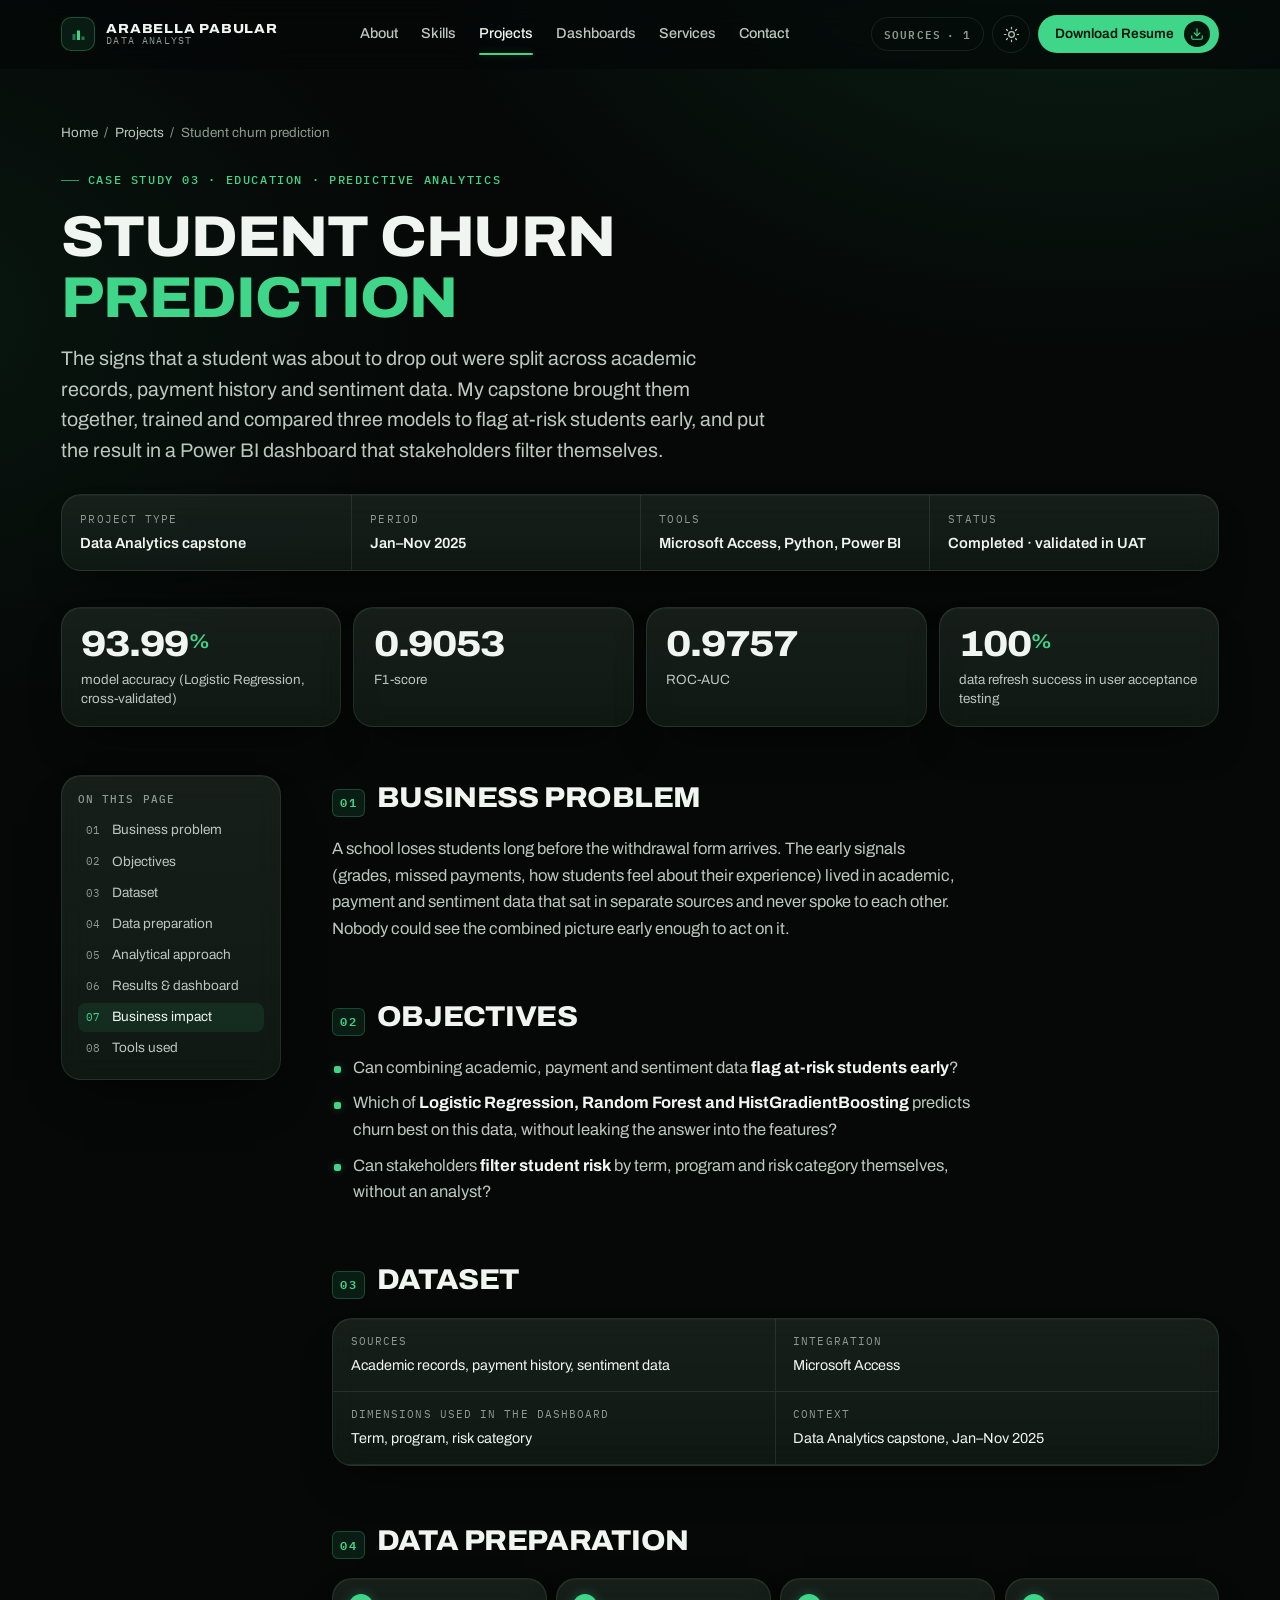
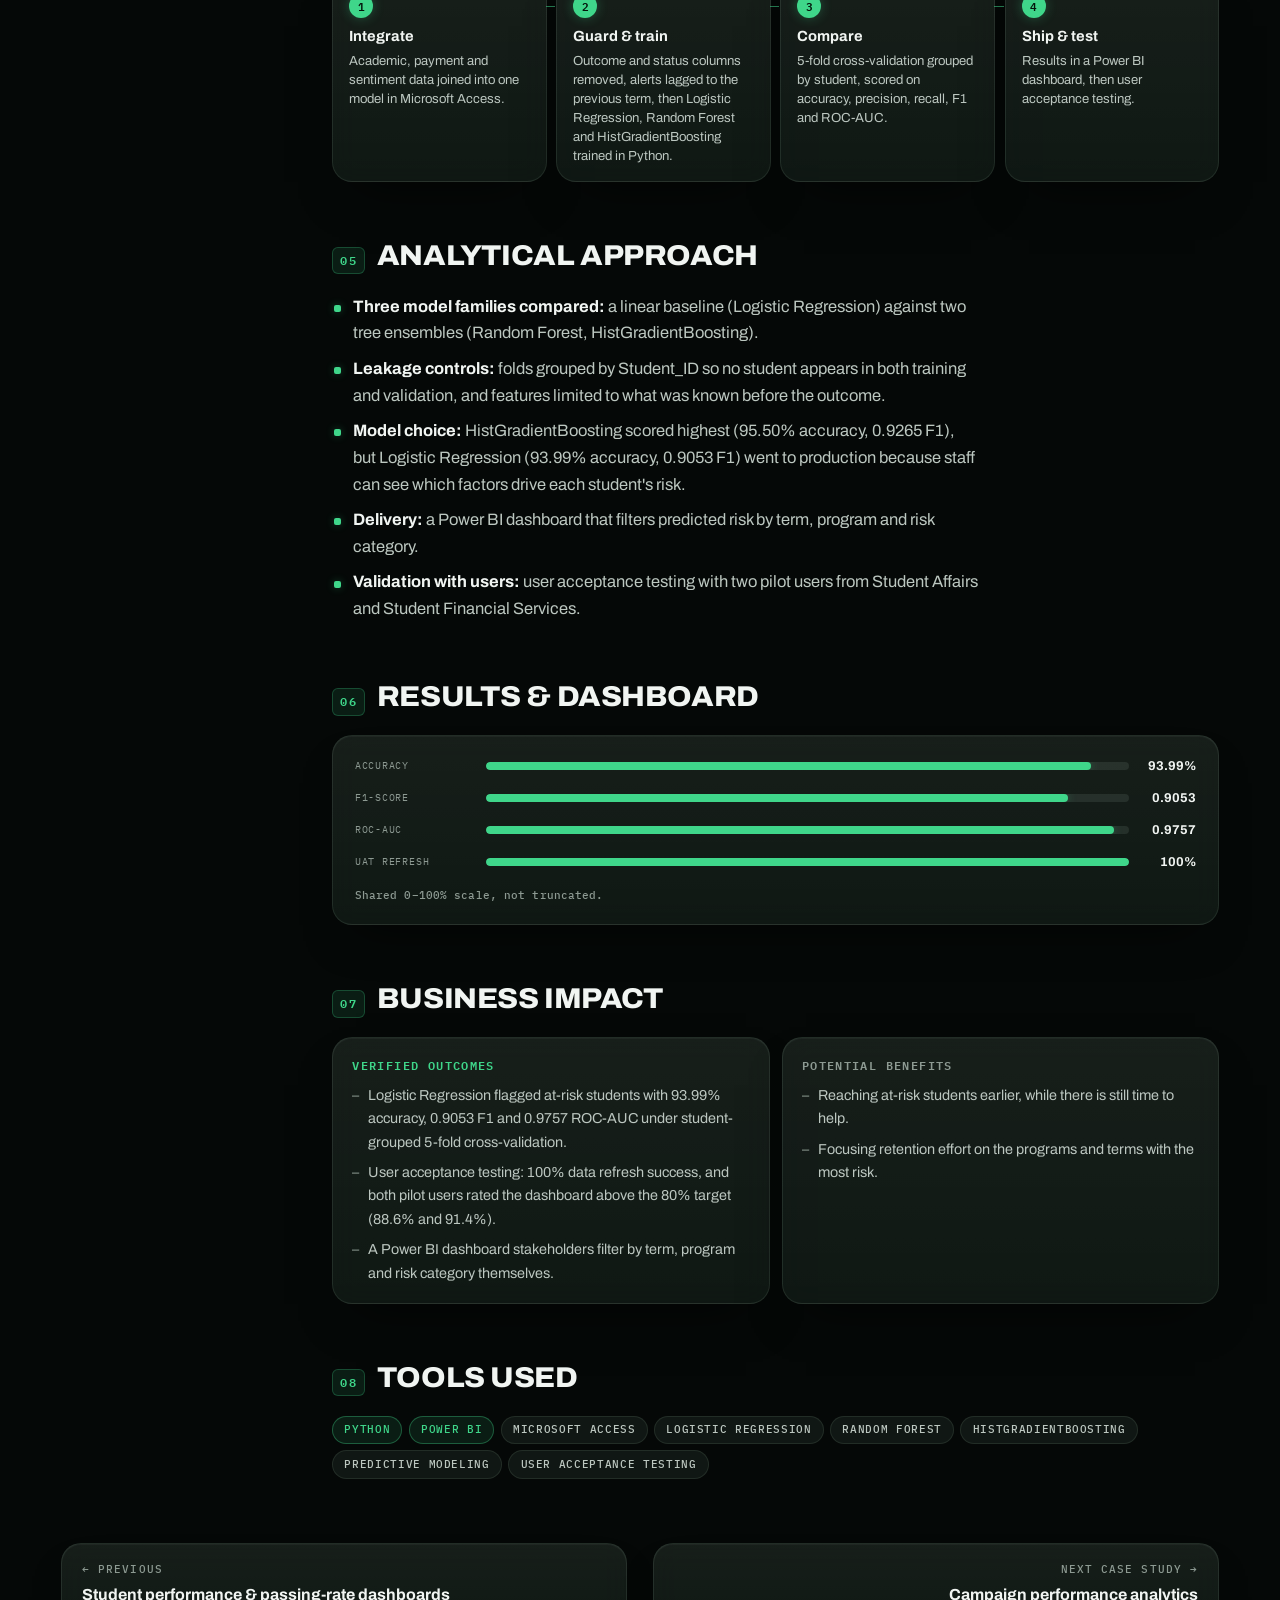
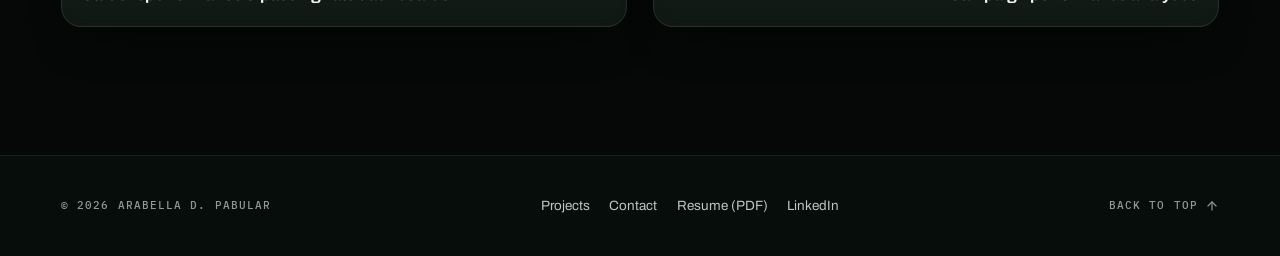
==== commit c28e7fd4: "churn prediction html update" ====
--- a/projects/student-churn-prediction.html
+++ b/projects/student-churn-prediction.html
@@ -4,13 +4,13 @@
 <meta charset="utf-8">
 <meta name="viewport" content="width=device-width,initial-scale=1">
 <title>Student Churn Prediction — Case Study · Arabella D. Pabular</title>
-<meta name="description" content="Case study: integrating academic, payment and sentiment data in Microsoft Access, comparing Random Forest, XGBoost and Logistic Regression in Python, and shipping a Power BI risk dashboard. 90.26% accuracy, 86.97% F1.">
+<meta name="description" content="Case study: integrating academic, payment and sentiment data in Microsoft Access, comparing Logistic Regression, Random Forest and HistGradientBoosting in Python with leakage-safe, student-grouped validation, and shipping a Power BI risk dashboard. 93.99% accuracy, 0.9053 F1.">
 <meta name="color-scheme" content="dark light">
 <meta name="theme-color" content="#050807">
 <link rel="canonical" href="https://aetherbella.github.io/projects/student-churn-prediction.html">
 <meta property="og:type" content="article">
 <meta property="og:title" content="Student Churn Prediction — Case Study">
-<meta property="og:description" content="90.26% accuracy, 86.97% F1-score, 100% UAT refresh success and 95.2% user satisfaction.">
+<meta property="og:description" content="93.99% accuracy, 0.9053 F1-score and 0.9757 ROC-AUC (Logistic Regression, cross-validated), with 100% UAT refresh success.">
 <meta property="og:image" content="https://aetherbella.github.io/assets/img/og.png">
 <script>!function(){try{var d=document.documentElement;d.classList.add("js");var t=localStorage.getItem("apab-theme");("dark"===t||"light"===t)&&d.setAttribute("data-theme",t);"on"===localStorage.getItem("apab-sources")&&d.classList.add("sources-on")}catch(e){}}()</script>
 <link rel="preconnect" href="https://fonts.googleapis.com">
@@ -80,12 +80,12 @@
 
   <section class="shell" aria-label="Key figures">
     <div class="kpis">
-      <div class="kpi glass"><span class="num">90.26<span class="u">%</span></span><span class="lab">model accuracy</span></div>
-      <div class="kpi glass"><span class="num">86.97<span class="u">%</span></span><span class="lab">F1-score</span></div>
+      <div class="kpi glass"><span class="num">93.99<span class="u">%</span></span><span class="lab">model accuracy (Logistic Regression, cross-validated)</span></div>
+      <div class="kpi glass"><span class="num">0.9053</span><span class="lab">F1-score</span></div>
+      <div class="kpi glass"><span class="num">0.9757</span><span class="lab">ROC-AUC</span></div>
       <div class="kpi glass"><span class="num">100<span class="u">%</span></span><span class="lab">data refresh success in user acceptance testing</span></div>
-      <div class="kpi glass"><span class="num">95.2<span class="u">%</span></span><span class="lab">user satisfaction in user acceptance testing</span></div>
-    </div>
-    <p class="cite"><span><span class="in">Resume · Projects: Student Churn Prediction, "Result".</span></span></p>
+    </div>
+    <p class="cite"><span><span class="in">Capstone paper · Chapter 4 results and Table 19, System Evaluation Summary.</span></span></p>
   </section>
 
   <div class="shell cs-layout">
@@ -113,7 +113,7 @@
         <h2><span class="k">02</span>Objectives</h2>
         <ul class="cs-list">
           <li>Can combining academic, payment and sentiment data <b>flag at-risk students early</b>?</li>
-          <li>Which of <b>Random Forest, XGBoost and Logistic Regression</b> predicts churn best on this data?</li>
+          <li>Which of <b>Logistic Regression, Random Forest and HistGradientBoosting</b> predicts churn best on this data, without leaking the answer into the features?</li>
           <li>Can stakeholders <b>filter student risk</b> by term, program and risk category themselves, without an analyst?</li>
         </ul>
       </section>
@@ -132,8 +132,8 @@
         <h2><span class="k">04</span>Data preparation</h2>
         <ol class="flow" style="--n:4">
           <li class="glass"><b>Integrate</b><span>Academic, payment and sentiment data joined into one model in Microsoft Access.</span></li>
-          <li class="glass"><b>Train</b><span>Random Forest, XGBoost and Logistic Regression trained in Python.</span></li>
-          <li class="glass"><b>Compare</b><span>Models compared on accuracy and F1-score.</span></li>
+          <li class="glass"><b>Guard &amp; train</b><span>Outcome and status columns removed, alerts lagged to the previous term, then Logistic Regression, Random Forest and HistGradientBoosting trained in Python.</span></li>
+          <li class="glass"><b>Compare</b><span>5-fold cross-validation grouped by student, scored on accuracy, precision, recall, F1 and ROC-AUC.</span></li>
           <li class="glass"><b>Ship &amp; test</b><span>Results in a Power BI dashboard, then user acceptance testing.</span></li>
         </ol>
       </section>
@@ -141,21 +141,22 @@
       <section class="cs-section" id="approach" data-reveal>
         <h2><span class="k">05</span>Analytical approach</h2>
         <ul class="cs-list">
-          <li><b>Three model families compared:</b> a linear baseline (Logistic Regression) against two tree ensembles (Random Forest, XGBoost).</li>
-          <li><b>Two measures:</b> accuracy, plus F1-score, which balances precision and recall. Accuracy alone can look good when most students stay.</li>
+          <li><b>Three model families compared:</b> a linear baseline (Logistic Regression) against two tree ensembles (Random Forest, HistGradientBoosting).</li>
+          <li><b>Leakage controls:</b> folds grouped by Student_ID so no student appears in both training and validation, and features limited to what was known before the outcome.</li>
+          <li><b>Model choice:</b> HistGradientBoosting scored highest (95.50% accuracy, 0.9265 F1), but Logistic Regression (93.99% accuracy, 0.9053 F1) went to production because staff can see which factors drive each student's risk.</li>
           <li><b>Delivery:</b> a Power BI dashboard that filters predicted risk by term, program and risk category.</li>
-          <li><b>Validation with users:</b> user acceptance testing on data refresh and satisfaction.</li>
+          <li><b>Validation with users:</b> user acceptance testing with two pilot users from Student Affairs and Student Financial Services.</li>
         </ul>
       </section>
 
       <section class="cs-section" id="dashboard" data-reveal>
         <h2><span class="k">06</span>Results &amp; dashboard</h2>
         <figure class="glass" style="padding:1.25rem 1.35rem">
-          <div class="gen-bars" style="width:100%" role="img" aria-label="Four measures on a shared 0 to 100 percent scale: accuracy 90.26 percent, F1-score 86.97 percent, UAT refresh success 100 percent, UAT satisfaction 95.2 percent.">
-            <div><span>Accuracy</span><i style="--v:90.26%"></i><b>90.26%</b></div>
-            <div><span>F1-score</span><i style="--v:86.97%"></i><b>86.97%</b></div>
+          <div class="gen-bars" style="width:100%" role="img" aria-label="Four measures on a shared 0 to 100 percent scale: accuracy 93.99 percent, F1-score 0.9053, ROC-AUC 0.9757, UAT refresh success 100 percent.">
+            <div><span>Accuracy</span><i style="--v:93.99%"></i><b>93.99%</b></div>
+            <div><span>F1-score</span><i style="--v:90.53%"></i><b>0.9053</b></div>
+            <div><span>ROC-AUC</span><i style="--v:97.57%"></i><b>0.9757</b></div>
             <div><span>UAT refresh</span><i style="--v:100%"></i><b>100%</b></div>
-            <div><span>UAT satisfaction</span><i style="--v:95.2%"></i><b>95.2%</b></div>
           </div>
           <figcaption class="micro" style="margin-top:1rem;text-transform:none;letter-spacing:.01em">Shared 0–100% scale, not truncated.</figcaption>
         </figure>
@@ -172,8 +173,8 @@
           <div class="glass is-verified">
             <h3>Verified outcomes</h3>
             <ul>
-              <li>90.26% accuracy and 86.97% F1-score in flagging at-risk students.</li>
-              <li>User acceptance testing: 100% data refresh success and 95.2% user satisfaction.</li>
+              <li>Logistic Regression flagged at-risk students with 93.99% accuracy, 0.9053 F1 and 0.9757 ROC-AUC under student-grouped 5-fold cross-validation.</li>
+              <li>User acceptance testing: 100% data refresh success, and both pilot users rated the dashboard above the 80% target (88.6% and 91.4%).</li>
               <li>A Power BI dashboard stakeholders filter by term, program and risk category themselves.</li>
             </ul>
           </div>
@@ -189,7 +190,7 @@
 
       <section class="cs-section" id="tools" data-reveal>
         <h2><span class="k">08</span>Tools used</h2>
-        <ul class="tags"><li class="chip chip--accent">Python</li><li class="chip chip--accent">Power BI</li><li class="chip">Microsoft Access</li><li class="chip">Random Forest</li><li class="chip">XGBoost</li><li class="chip">Logistic Regression</li><li class="chip">Predictive modeling</li><li class="chip">User acceptance testing</li></ul>
+        <ul class="tags"><li class="chip chip--accent">Python</li><li class="chip chip--accent">Power BI</li><li class="chip">Microsoft Access</li><li class="chip">Logistic Regression</li><li class="chip">Random Forest</li><li class="chip">HistGradientBoosting</li><li class="chip">Predictive modeling</li><li class="chip">User acceptance testing</li></ul>
       </section>
     </div>
   </div>
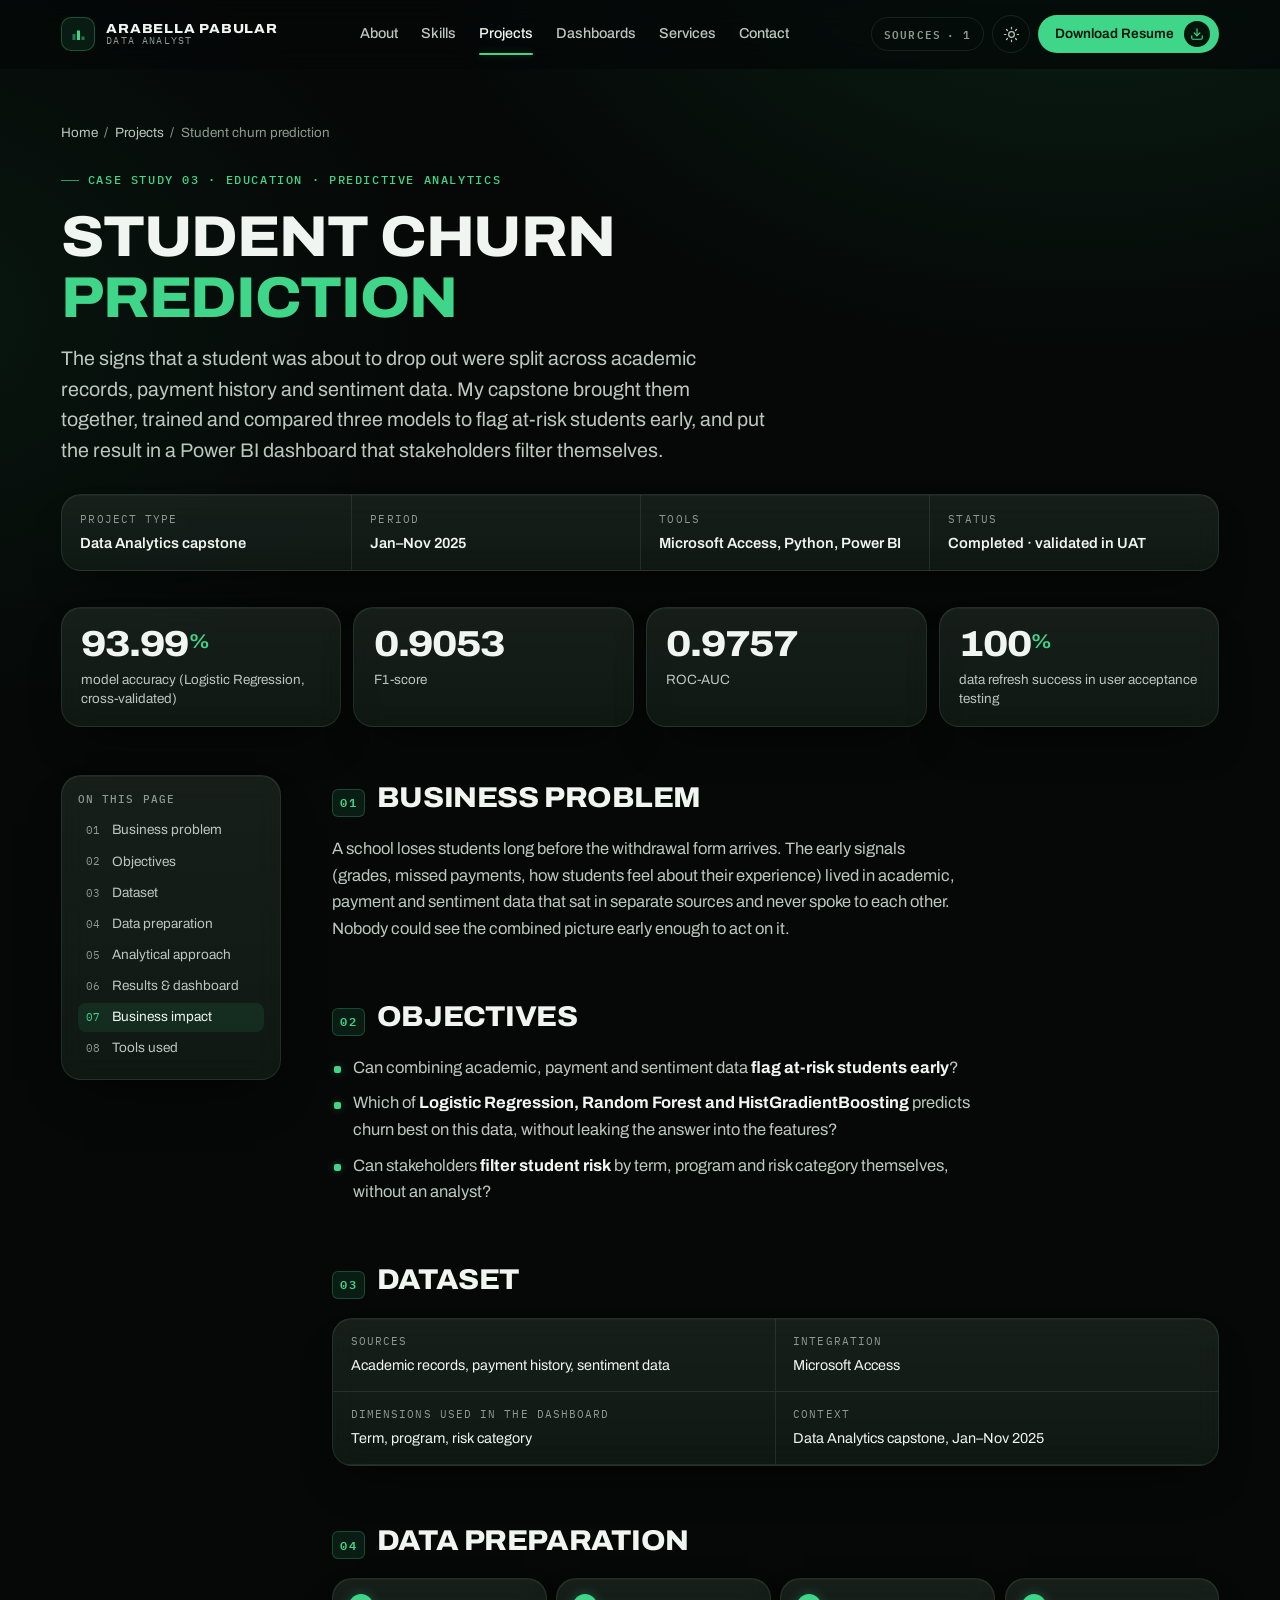
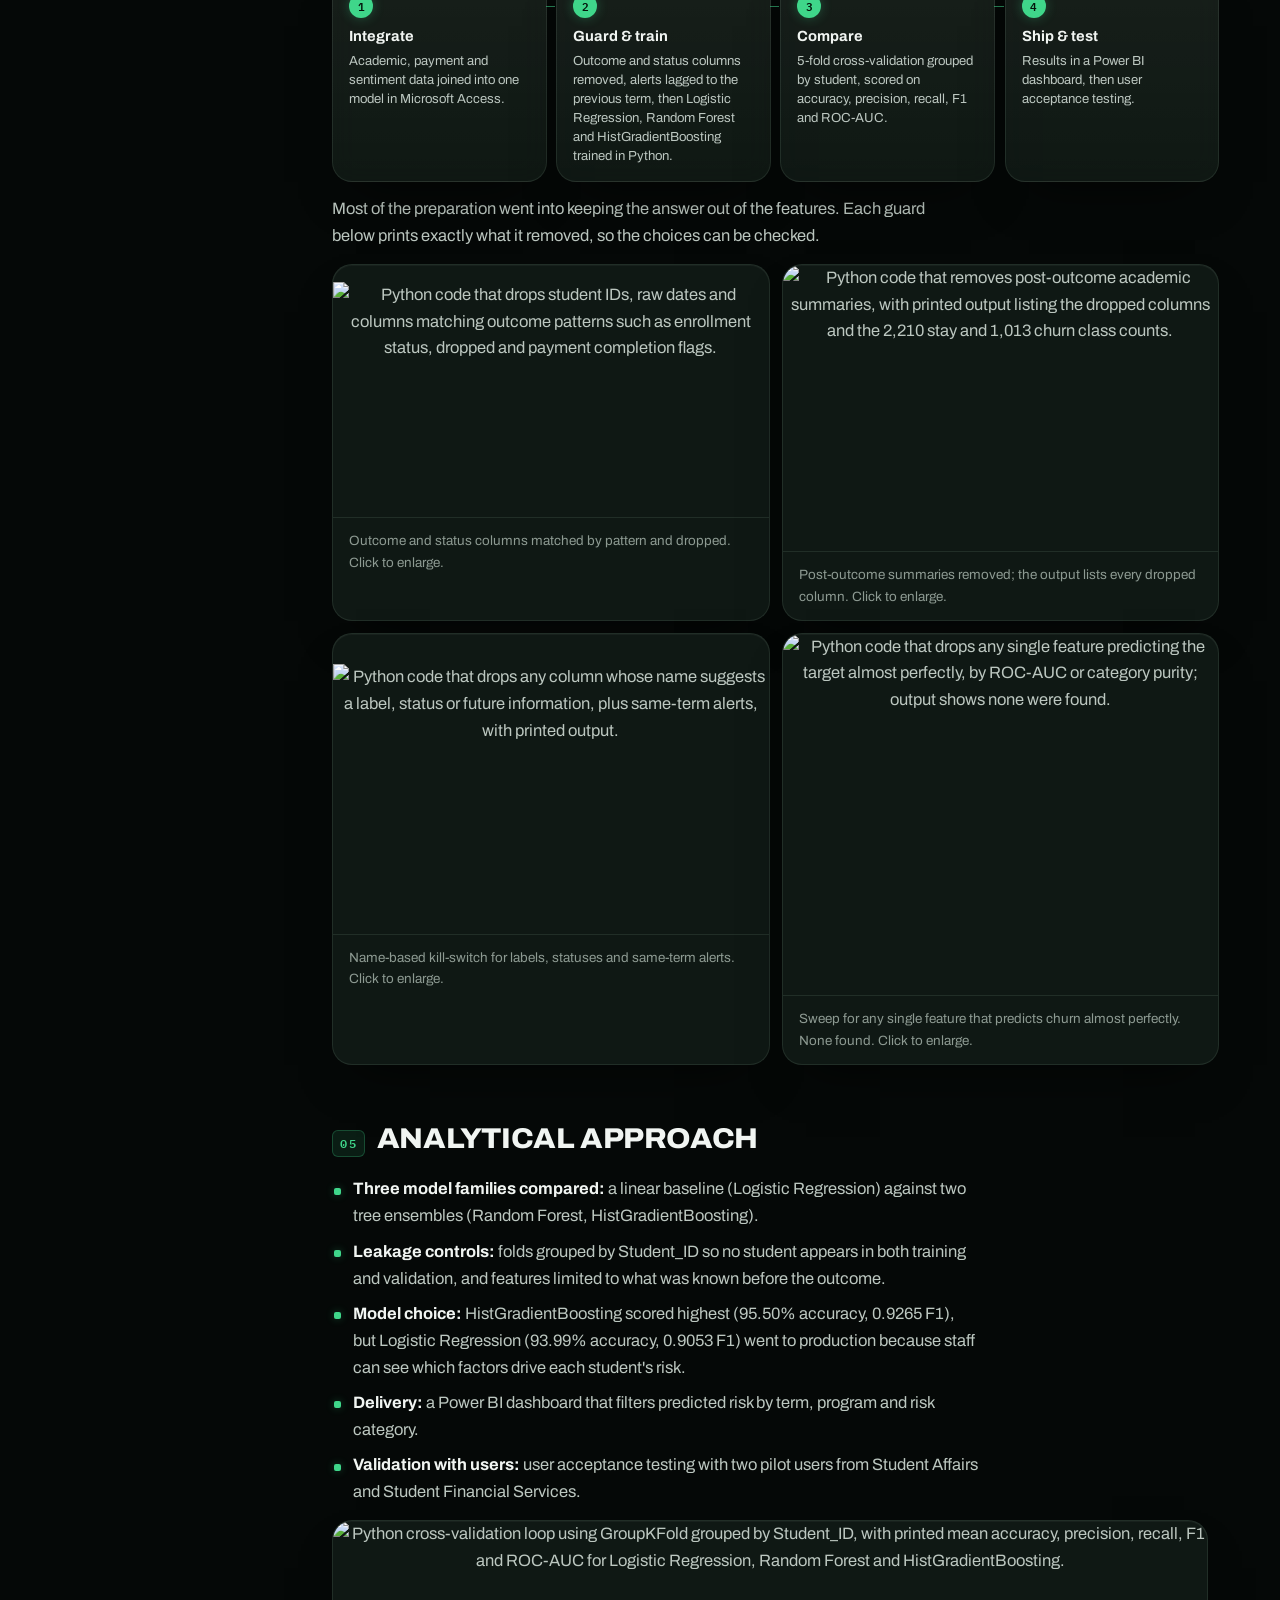
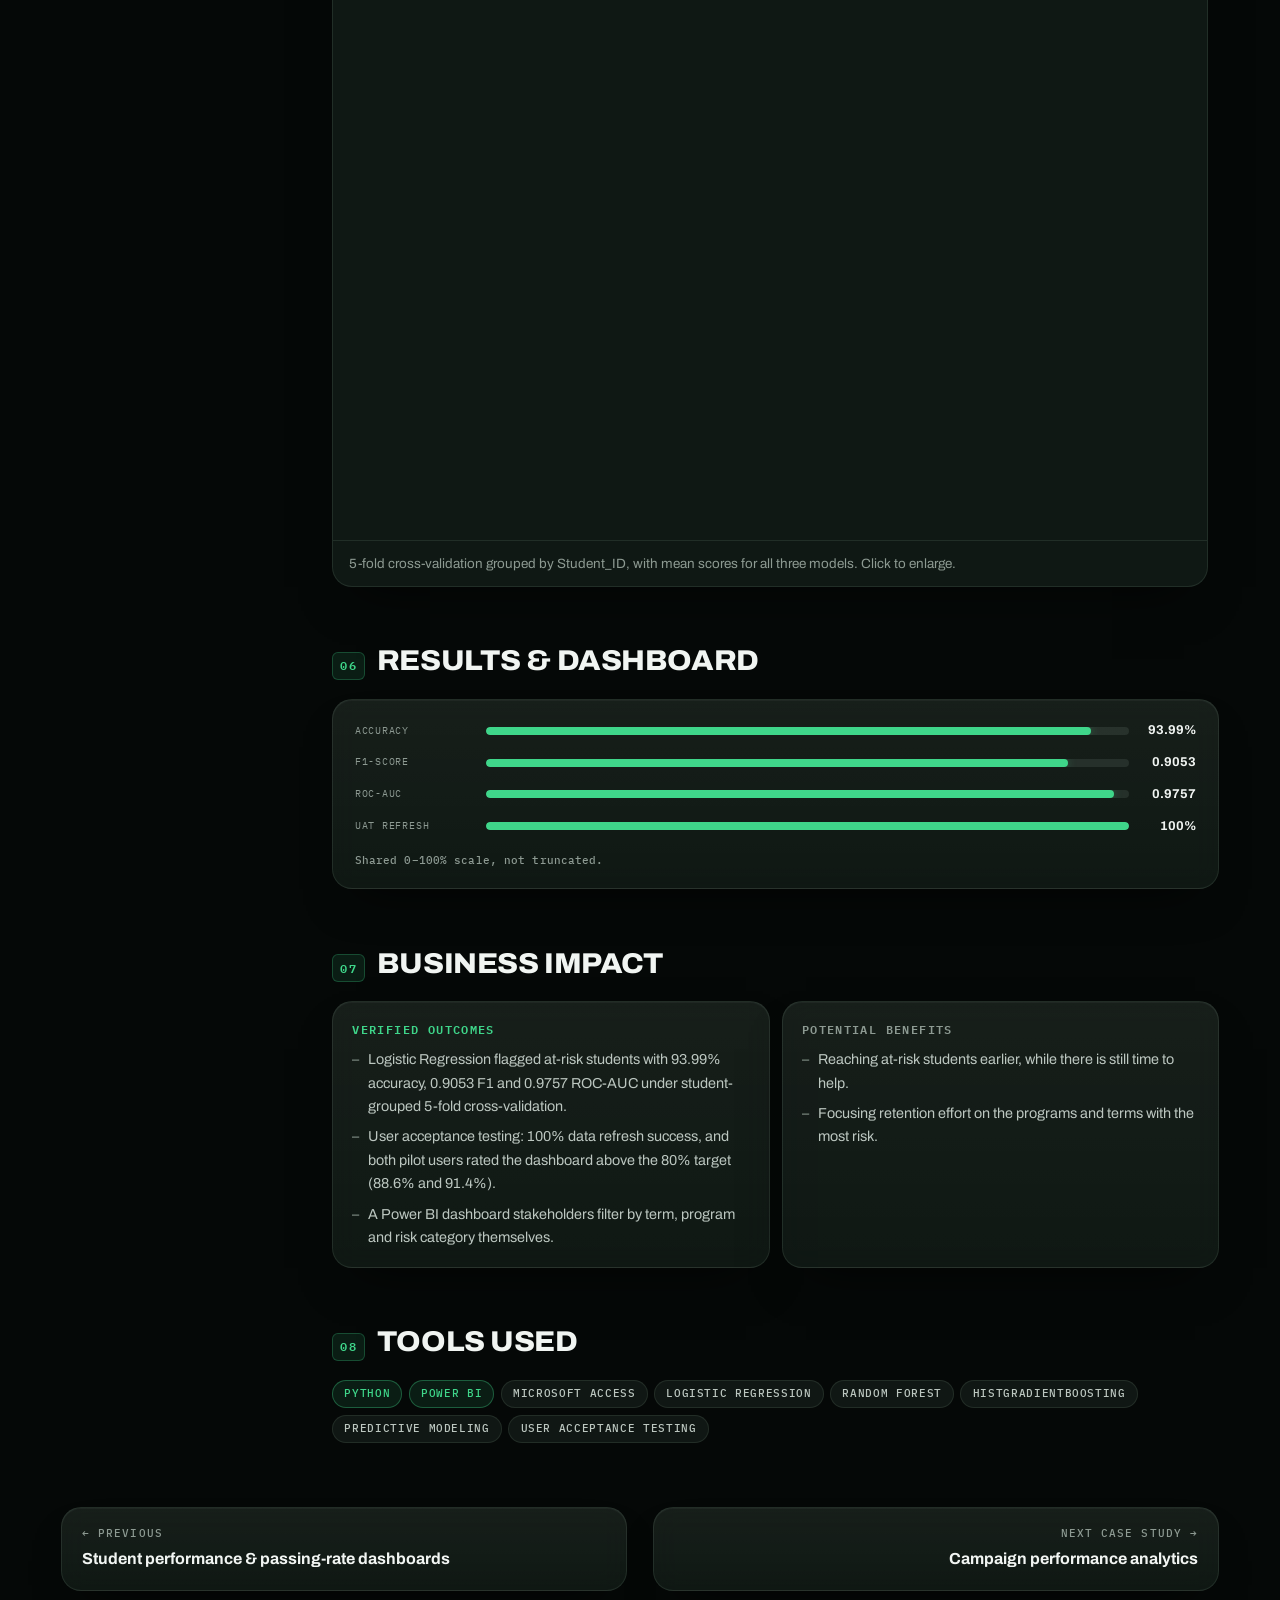
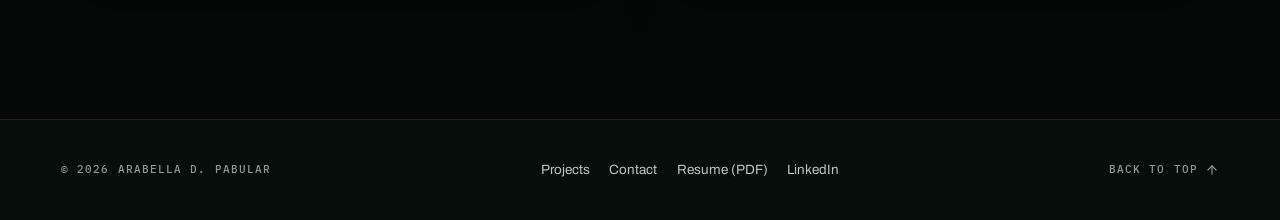
==== commit 67079c2d: "Add files via upload" ====
--- a/projects/student-churn-prediction.html
+++ b/projects/student-churn-prediction.html
@@ -136,6 +136,13 @@
           <li class="glass"><b>Compare</b><span>5-fold cross-validation grouped by student, scored on accuracy, precision, recall, F1 and ROC-AUC.</span></li>
           <li class="glass"><b>Ship &amp; test</b><span>Results in a Power BI dashboard, then user acceptance testing.</span></li>
         </ol>
+        <p>Most of the preparation went into keeping the answer out of the features. Each guard below prints exactly what it removed, so the choices can be checked.</p>
+        <div class="verified">
+          <figure class="slot cs-figure" style="margin:0"><button class="slot-shot" type="button"><img src="../assets/img/work/churn-code-leak-patterns.png" width="846" height="406" loading="lazy" decoding="async" alt="Python code that drops student IDs, raw dates and columns matching outcome patterns such as enrollment status, dropped and payment completion flags."></button><figcaption>Outcome and status columns matched by pattern and dropped. Click to enlarge.</figcaption></figure>
+          <figure class="slot cs-figure" style="margin:0"><button class="slot-shot" type="button"><img src="../assets/img/work/churn-code-leak-guard.png" width="833" height="529" loading="lazy" decoding="async" alt="Python code that removes post-outcome academic summaries, with printed output listing the dropped columns and the 2,210 stay and 1,013 churn class counts."></button><figcaption>Post-outcome summaries removed; the output lists every dropped column. Click to enlarge.</figcaption></figure>
+          <figure class="slot cs-figure" style="margin:0"><button class="slot-shot" type="button"><img src="../assets/img/work/churn-code-killswitch.png" width="874" height="460" loading="lazy" decoding="async" alt="Python code that drops any column whose name suggests a label, status or future information, plus same-term alerts, with printed output."></button><figcaption>Name-based kill-switch for labels, statuses and same-term alerts. Click to enlarge.</figcaption></figure>
+          <figure class="slot cs-figure" style="margin:0"><button class="slot-shot" type="button"><img src="../assets/img/work/churn-code-sweeper.png" width="917" height="741" loading="lazy" decoding="async" alt="Python code that drops any single feature predicting the target almost perfectly, by ROC-AUC or category purity; output shows none were found."></button><figcaption>Sweep for any single feature that predicts churn almost perfectly. None found. Click to enlarge.</figcaption></figure>
+        </div>
       </section>
 
       <section class="cs-section" id="approach" data-reveal>
@@ -147,6 +154,7 @@
           <li><b>Delivery:</b> a Power BI dashboard that filters predicted risk by term, program and risk category.</li>
           <li><b>Validation with users:</b> user acceptance testing with two pilot users from Student Affairs and Student Financial Services.</li>
         </ul>
+        <figure class="slot cs-figure" style="max-width:876px"><button class="slot-shot" type="button"><img src="../assets/img/work/churn-code-groupkfold.png" width="876" height="610" loading="lazy" decoding="async" alt="Python cross-validation loop using GroupKFold grouped by Student_ID, with printed mean accuracy, precision, recall, F1 and ROC-AUC for Logistic Regression, Random Forest and HistGradientBoosting."></button><figcaption>5-fold cross-validation grouped by Student_ID, with mean scores for all three models. Click to enlarge.</figcaption></figure>
       </section>
 
       <section class="cs-section" id="dashboard" data-reveal>
